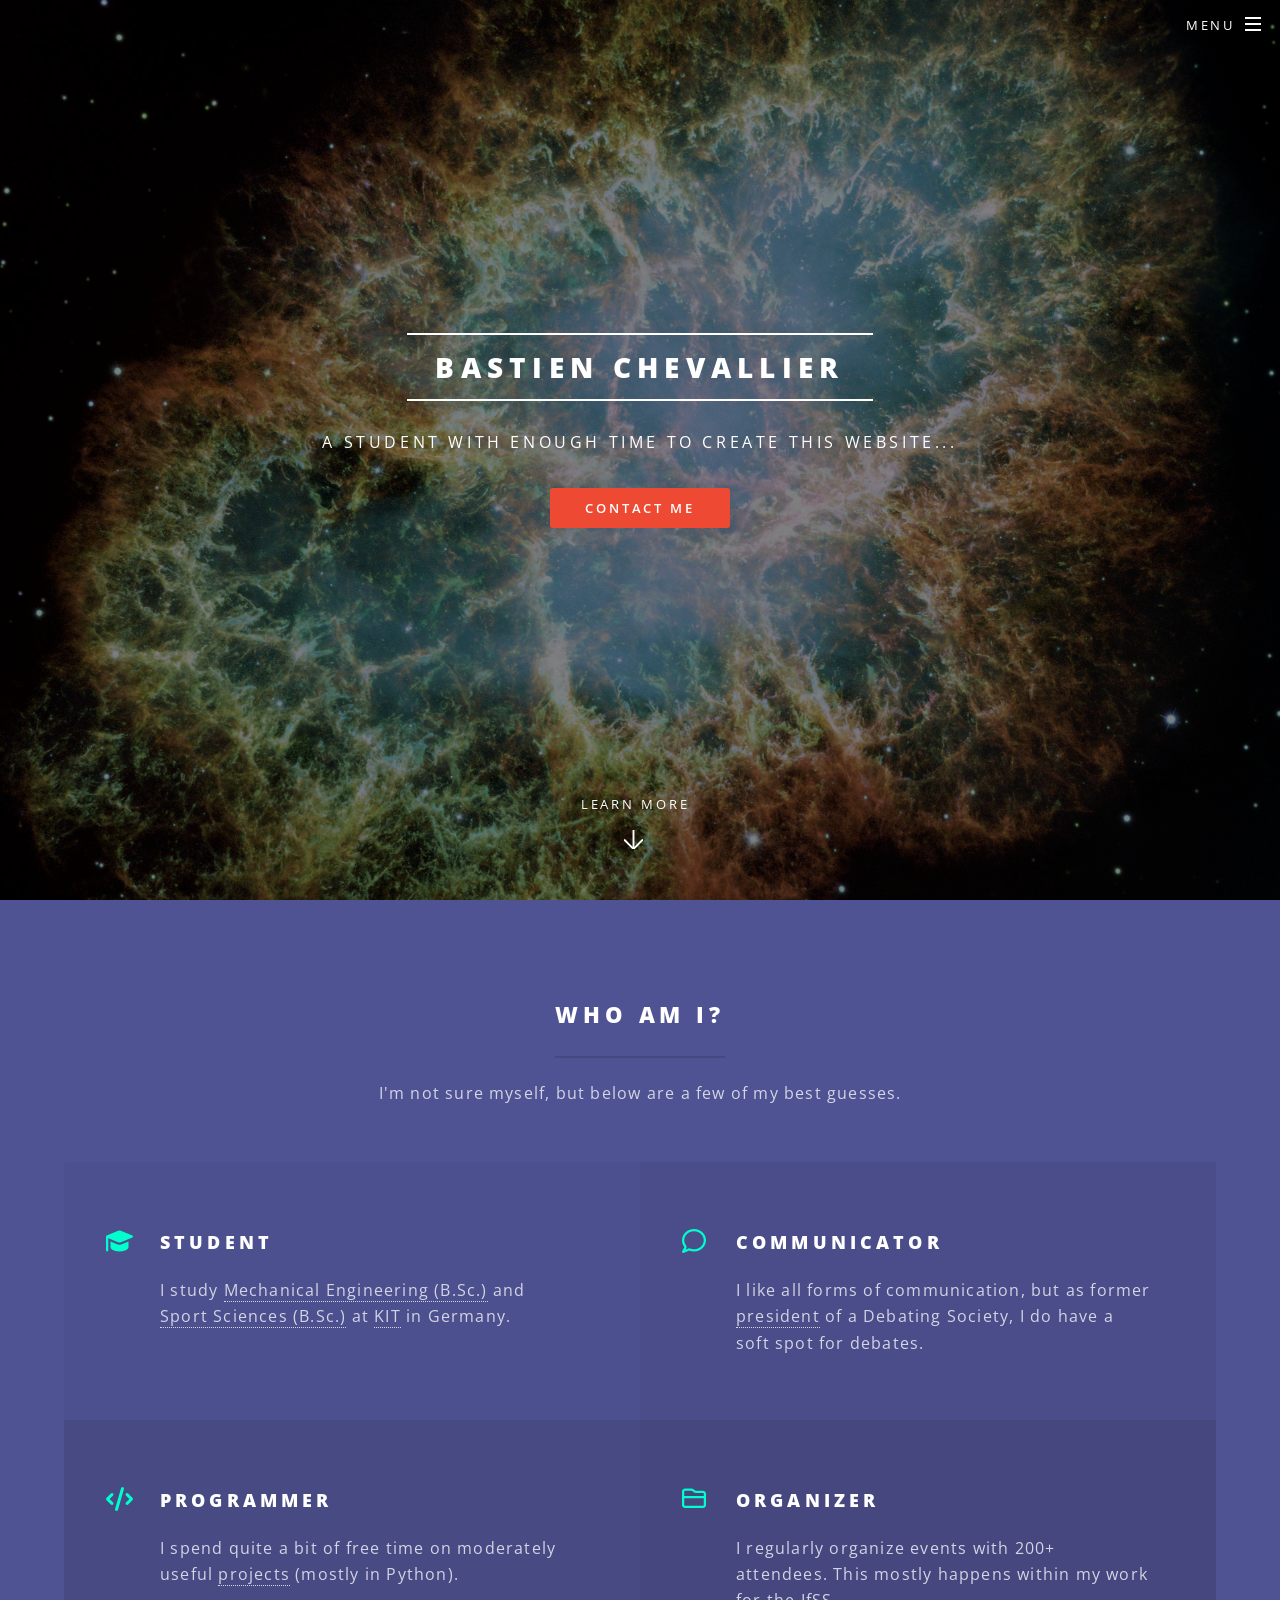
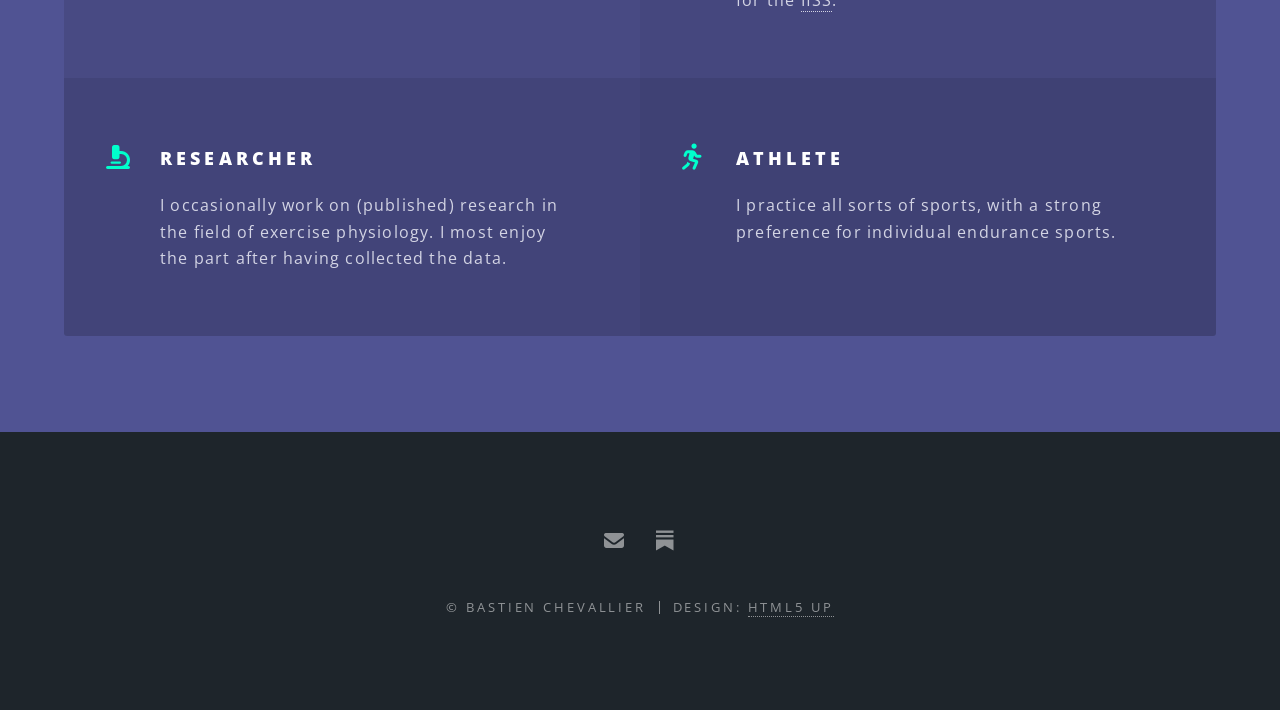
==== site/index.html @ 23134e3b "Projects: make the Jiggling Atoms video robust against stale cached CSS A browser still holding the " ====
<!DOCTYPE HTML>
<!--
	Spectral by HTML5 UP
	html5up.net | @ajlkn
	Free for personal and commercial use under the CCA 3.0 license (html5up.net/license)
-->

<html>
	<head>
		<title>B. Chevallier</title>
		<meta charset="utf-8" />
		<meta name="viewport" content="width=device-width, initial-scale=1, user-scalable=no" />
		<link rel="stylesheet" href="assets/css/main.css?v=20261006" />
		<noscript><link rel="stylesheet" href="assets/css/noscript.css" /></noscript>
	</head>
	<body class="landing is-preload">
		<!-- Page Wrapper -->
			<div id="page-wrapper">
				<!-- Header -->
					<header id="header" class="alt">
						<h1><a href="index.html">B. Chevallier</a></h1>
						<!-- nav:start (generated from site/partials/nav.html by scripts/sync_partials.py — do not edit by hand) -->
						<nav id="nav">
							<ul>
								<li class="special">
									<a href="#menu" class="menuToggle"><span>Menu</span></a>
									<div id="menu">
										<ul>
											<li><a href="index.html">Home</a></li>
											<li><a href="presentations.html">Presentations</a></li>
											<li><a href="https://substack.com/@bastienchevallier" target="_blank" rel="noopener">Blog</a></li>
											<li><a href="projects.html">Projects</a></li>
											<li><a href="imprint.html">Imprint & Disclaimer</a></li>
										</ul>
									</div>
								</li>
							</ul>
						</nav>
						<!-- nav:end -->
					</header>

				<!-- Banner -->
					<section id="banner">
						<div class="inner">
							<h2>Bastien Chevallier</h2>
							<p>A student with enough time to create this website...</p>
							<ul class="actions special">
								<li><a href="mailto:bastien.chevallier@proton.me" class="button primary">Contact me</a></li>
							</ul>
						</div>
						<a href="#three" class="more scrolly">Learn More</a>
					</section>

				<!-- Three -->
					<section id="three" class="wrapper style3 special">
						<div class="inner">
							<header class="major">
								<h2>Who am I?</h2>
								<p>I'm not sure myself, but below are a few of my best guesses.</p>
							</header>
							<ul class="features">
								<li class="icon solid fa-graduation-cap">
									<h3>Student</h3>
									<p>I study <a href="https://www.sle.kit.edu/vorstudium/bachelor-maschinenbau.php">Mechanical Engineering (B.Sc.)</a> and <a href="https://www.sle.kit.edu/vorstudium/bachelor-sportwissenschaft.php">Sport Sciences (B.Sc.)</a> at <a href="https://www.kit.edu">KIT</a> in Germany.</p>
								</li>
								<li class="icon regular fa-comment">
									<h3>Communicator</h3>
									<p>I like all forms of communication, but as former <a href="https://www.achteminute.de/20240811/vorstandswechsel-in-karlsruhe/">president</a> of a Debating Society, I do have a soft spot for debates.</p>
								</li>
								<li class="icon solid fa-code">
									<h3>Programmer</h3>
									<p>I spend quite a bit of free time on moderately useful <a href="projects.html">projects</a> (mostly in Python).</p>
								</li>
								<li class="icon regular fa-folder-closed">
									<h3>Organizer</h3>
									<p>I regularly organize events with 200+ attendees. This mostly happens within my work for the <a href="https://www.ifss.kit.edu">IfSS</a>.</p>
								</li>
								<li class="icon solid fa-microscope">
									<h3>Researcher</h3>
									<p>I occasionally work on (published) research in the field of exercise physiology. I most enjoy the part after having collected the data.</p>
								</li>
								<li class="icon solid fa-person-running">
									<h3>Athlete</h3>
									<p>I practice all sorts of sports, with a strong preference for individual endurance sports.</p>
								</li>
							</ul>
						</div>
					</section>

				<!-- CTA
					<section id="cta" class="wrapper style4">
						<div class="inner">
							<header>
								<h2>You need more details?</h2>
								<p>Aliquam ut ex ut augue consectetur interdum endrerit imperdiet amet eleifend fringilla.</p>
							</header>
							<ul class="actions stacked">
								<li><a href="#" class="button fit primary">Get in touch!</a></li>
								<li><a href="#" class="button fit">Learn More</a></li>
							</ul>
						</div>
					</section>--->

				<!-- Footer -->
					<!-- footer:start (generated from site/partials/footer.html by scripts/sync_partials.py — do not edit by hand) -->
					<footer id="footer">
						<ul class="icons">
							<li><a href="mailto:bastien.chevallier+web@proton.me" class="icon fa-solid fa-envelope"><span class="label">Email</span></a></li>
							<li><a href="https://substack.com/@bastienchevallier" class="icon fa-brands fa-substack"><span class="label">Substack</span></a></li>
						</ul>
						<ul class="copyright">
							<li>&copy; Bastien Chevallier</li><li>Design: <a href="http://html5up.net">HTML5 UP</a></li>
						</ul>
					</footer>
					<!-- footer:end -->

			</div>

		<!-- Scripts -->
			<script src="assets/js/jquery.min.js"></script>
			<script src="assets/js/jquery.scrollex.min.js"></script>
			<script src="assets/js/jquery.scrolly.min.js"></script>
			<script src="assets/js/browser.min.js"></script>
			<script src="assets/js/breakpoints.min.js"></script>
			<script src="assets/js/util.js"></script>
			<script src="assets/js/main.js"></script>

	</body>
</html>
---- site/assets/css/main.css ----
@import url("https://fonts.googleapis.com/css?family=Open+Sans:400,400italic,600,600italic,800,800italic");
@import url("../fontawesome/css/all.min.css");

/*
	Spectral by HTML5 UP
	html5up.net | @ajlkn
	Free for personal and commercial use under the CCA 3.0 license (html5up.net/license)
*/

html, body, div, span, applet, object,
iframe, h1, h2, h3, h4, h5, h6, p, blockquote,
pre, a, abbr, acronym, address, big, cite,
code, del, dfn, em, img, ins, kbd, q, s, samp,
small, strike, strong, sub, sup, tt, var, b,
u, i, center, dl, dt, dd, ol, ul, li, fieldset,
form, label, legend, table, caption, tbody,
tfoot, thead, tr, th, td, article, aside,
canvas, details, embed, figure, figcaption,
footer, header, hgroup, menu, nav, output, ruby,
section, summary, time, mark, audio, video {
	margin: 0;
	padding: 0;
	border: 0;
	font-size: 100%;
	font: inherit;
	vertical-align: baseline;}

article, aside, details, figcaption, figure,
footer, header, hgroup, menu, nav, section {
	display: block;}

body {
	line-height: 1;
}

ol, ul {
	list-style: none;
}

blockquote, q {
	quotes: none;
}

	blockquote:before, blockquote:after, q:before, q:after {
		content: '';
		content: none;
	}

table {
	border-collapse: collapse;
	border-spacing: 0;
}

body {
	-webkit-text-size-adjust: none;
}

mark {
	background-color: transparent;
	color: inherit;
}

input::-moz-focus-inner {
	border: 0;
	padding: 0;
}

input, select, textarea {
	-moz-appearance: none;
	-webkit-appearance: none;
	-ms-appearance: none;
	appearance: none;
}

/* Basic */

	@-ms-viewport {
		width: device-width;
	}

	html {
		box-sizing: border-box;
	}

	*, *:before, *:after {
		box-sizing: inherit;
	}

	body {
		background: #2e3842;
	}

		body.is-preload *, body.is-preload *:before, body.is-preload *:after {
			-moz-animation: none !important;
			-webkit-animation: none !important;
			-ms-animation: none !important;
			animation: none !important;
			-moz-transition: none !important;
			-webkit-transition: none !important;
			-ms-transition: none !important;
			transition: none !important;
		}

	body, input, select, textarea {
		color: #fff;
		font-family: "Open Sans", Helvetica, sans-serif;
		font-size: 15pt;
		font-weight: 400;
		letter-spacing: 0.075em;
		line-height: 1.65em;
	}

		@media screen and (max-width: 1680px) {

			body, input, select, textarea {
				font-size: 13pt;
			}

		}

		@media screen and (max-width: 1280px) {

			body, input, select, textarea {
				font-size: 12pt;
			}

		}

		@media screen and (max-width: 736px) {

			body, input, select, textarea {
				font-size: 11pt;
				letter-spacing: 0.0375em;
			}

		}

	a {
		-moz-transition: color 0.2s ease, border-bottom-color 0.2s ease;
		-webkit-transition: color 0.2s ease, border-bottom-color 0.2s ease;
		-ms-transition: color 0.2s ease, border-bottom-color 0.2s ease;
		transition: color 0.2s ease, border-bottom-color 0.2s ease;
		border-bottom: dotted 1px;
		color: inherit;
		text-decoration: none;
	}

		a.plain-link {
		border-bottom: none;
		}

		a:hover {
			border-bottom-color: transparent;
		}

	strong, b {
		color: #fff;
		font-weight: 600;
	}

	em, i {
		font-style: italic;
	}

	p {
		margin: 0 0 2em 0;
	}

	h1, h2, h3, h4, h5, h6 {
		color: #fff;
		font-weight: 800;
		letter-spacing: 0.225em;
		line-height: 1em;
		margin: 0 0 1em 0;
		text-transform: uppercase;
	}

		h1 a, h2 a, h3 a, h4 a, h5 a, h6 a {
			color: inherit;
			text-decoration: none;
		}

	h2 {
		font-size: 1.35em;
		line-height: 1.75em;
	}

		@media screen and (max-width: 736px) {

			h2 {
				font-size: 1.1em;
				line-height: 1.65em;
			}

		}

	h3 {
		font-size: 1.15em;
		line-height: 1.75em;
	}

		@media screen and (max-width: 736px) {

			h3 {
				font-size: 1em;
				line-height: 1.65em;
			}

		}

	h4 {
		font-size: 1em;
		line-height: 1.5em;
	}

	h5 {
		font-size: 0.8em;
		line-height: 1.5em;
	}

	h6 {
		font-size: 0.7em;
		line-height: 1.5em;
	}

	sub {
		font-size: 0.8em;
		position: relative;
		top: 0.5em;
	}

	sup {
		font-size: 0.8em;
		position: relative;
		top: -0.5em;
	}

	hr {
		border: 0;
		border-bottom: solid 2px #fff;
		margin: 3em 0;
	}

		hr.major {
			margin: 4.5em 0;
		}

	blockquote {
		border-left: solid 4px #fff;
		font-style: italic;
		margin: 0 0 2em 0;
		padding: 0.5em 0 0.5em 2em;
	}

	code {
		background: rgba(144, 144, 144, 0.25);
		border-radius: 3px;
		font-family: "Courier New", monospace;
		font-size: 0.9em;
		letter-spacing: 0;
		margin: 0 0.25em;
		padding: 0.25em 0.65em;
	}

	pre {
		-webkit-overflow-scrolling: touch;
		font-family: "Courier New", monospace;
		font-size: 0.9em;
		margin: 0 0 2em 0;
	}

		pre code {
			display: block;
			line-height: 1.75em;
			padding: 1em 1.5em;
			overflow-x: auto;
		}

	.align-left {
		text-align: left;
	}

	.align-center {
		text-align: center;
	}

	.align-right {
		text-align: right;
	}

/* Row */

	.row {
		display: flex;
		flex-wrap: wrap;
		box-sizing: border-box;
		align-items: stretch;
	}

		.row > * {
			box-sizing: border-box;
		}

		.row.gtr-uniform > * > :last-child {
			margin-bottom: 0;
		}

		.row.aln-left {
			justify-content: flex-start;
		}

		.row.aln-center {
			justify-content: center;
		}

		.row.aln-right {
			justify-content: flex-end;
		}

		.row.aln-top {
			align-items: flex-start;
		}

		.row.aln-middle {
			align-items: center;
		}

		.row.aln-bottom {
			align-items: flex-end;
		}

		.row > .imp {
			order: -1;
		}

		.row > .col-1 {
			width: 8.33333%;
		}

		.row > .off-1 {
			margin-left: 8.33333%;
		}

		.row > .col-2 {
			width: 16.66667%;
		}

		.row > .off-2 {
			margin-left: 16.66667%;
		}

		.row > .col-3 {
			width: 25%;
		}

		.row > .off-3 {
			margin-left: 25%;
		}

		.row > .col-4 {
			width: 33.33333%;
		}

		.row > .off-4 {
			margin-left: 33.33333%;
		}

		.row > .col-5 {
			width: 41.66667%;
		}

		.row > .off-5 {
			margin-left: 41.66667%;
		}

		.row > .col-6 {
			width: 50%;
		}

		.row > .off-6 {
			margin-left: 50%;
		}

		.row > .col-7 {
			width: 58.33333%;
		}

		.row > .off-7 {
			margin-left: 58.33333%;
		}

		.row > .col-8 {
			width: 66.66667%;
		}

		.row > .off-8 {
			margin-left: 66.66667%;
		}

		.row > .col-9 {
			width: 75%;
		}

		.row > .off-9 {
			margin-left: 75%;
		}

		.row > .col-10 {
			width: 83.33333%;
		}

		.row > .off-10 {
			margin-left: 83.33333%;
		}

		.row > .col-11 {
			width: 91.66667%;
		}

		.row > .off-11 {
			margin-left: 91.66667%;
		}

		.row > .col-12 {
			width: 100%;
		}

		.row > .off-12 {
			margin-left: 100%;
		}

		.row.gtr-0 {
			margin-top: 0;
			margin-left: 0em;
		}

			.row.gtr-0 > * {
				padding: 0 0 0 0em;
			}

			.row.gtr-0.gtr-uniform {
				margin-top: 0em;
			}

				.row.gtr-0.gtr-uniform > * {
					padding-top: 0em;
				}

		.row.gtr-25 {
			margin-top: 0;
			margin-left: -0.375em;
		}

			.row.gtr-25 > * {
				padding: 0 0 0 0.375em;
			}

			.row.gtr-25.gtr-uniform {
				margin-top: -0.375em;
			}

				.row.gtr-25.gtr-uniform > * {
					padding-top: 0.375em;
				}

		.row.gtr-50 {
			margin-top: 0;
			margin-left: -0.75em;
		}

			.row.gtr-50 > * {
				padding: 0 0 0 0.75em;
			}

			.row.gtr-50.gtr-uniform {
				margin-top: -0.75em;
			}

				.row.gtr-50.gtr-uniform > * {
					padding-top: 0.75em;
				}

		.row {
			margin-top: 0;
			margin-left: -1.5em;
		}

			.row > * {
				padding: 0 0 0 1.5em;
			}

			.row.gtr-uniform {
				margin-top: -1.5em;
			}

				.row.gtr-uniform > * {
					padding-top: 1.5em;
				}

		.row.gtr-150 {
			margin-top: 0;
			margin-left: -2.25em;
		}

			.row.gtr-150 > * {
				padding: 0 0 0 2.25em;
			}

			.row.gtr-150.gtr-uniform {
				margin-top: -2.25em;
			}

				.row.gtr-150.gtr-uniform > * {
					padding-top: 2.25em;
				}

		.row.gtr-200 {
			margin-top: 0;
			margin-left: -3em;
		}

			.row.gtr-200 > * {
				padding: 0 0 0 3em;
			}

			.row.gtr-200.gtr-uniform {
				margin-top: -3em;
			}

				.row.gtr-200.gtr-uniform > * {
					padding-top: 3em;
				}

		@media screen and (max-width: 1680px) {

			.row {
				display: flex;
				flex-wrap: wrap;
				box-sizing: border-box;
				align-items: stretch;
			}

				.row > * {
					box-sizing: border-box;
				}

				.row.gtr-uniform > * > :last-child {
					margin-bottom: 0;
				}

				.row.aln-left {
					justify-content: flex-start;
				}

				.row.aln-center {
					justify-content: center;
				}

				.row.aln-right {
					justify-content: flex-end;
				}

				.row.aln-top {
					align-items: flex-start;
				}

				.row.aln-middle {
					align-items: center;
				}

				.row.aln-bottom {
					align-items: flex-end;
				}

				.row > .imp-xlarge {
					order: -1;
				}

				.row > .col-1-xlarge {
					width: 8.33333%;
				}

				.row > .off-1-xlarge {
					margin-left: 8.33333%;
				}

				.row > .col-2-xlarge {
					width: 16.66667%;
				}

				.row > .off-2-xlarge {
					margin-left: 16.66667%;
				}

				.row > .col-3-xlarge {
					width: 25%;
				}

				.row > .off-3-xlarge {
					margin-left: 25%;
				}

				.row > .col-4-xlarge {
					width: 33.33333%;
				}

				.row > .off-4-xlarge {
					margin-left: 33.33333%;
				}

				.row > .col-5-xlarge {
					width: 41.66667%;
				}

				.row > .off-5-xlarge {
					margin-left: 41.66667%;
				}

				.row > .col-6-xlarge {
					width: 50%;
				}

				.row > .off-6-xlarge {
					margin-left: 50%;
				}

				.row > .col-7-xlarge {
					width: 58.33333%;
				}

				.row > .off-7-xlarge {
					margin-left: 58.33333%;
				}

				.row > .col-8-xlarge {
					width: 66.66667%;
				}

				.row > .off-8-xlarge {
					margin-left: 66.66667%;
				}

				.row > .col-9-xlarge {
					width: 75%;
				}

				.row > .off-9-xlarge {
					margin-left: 75%;
				}

				.row > .col-10-xlarge {
					width: 83.33333%;
				}

				.row > .off-10-xlarge {
					margin-left: 83.33333%;
				}

				.row > .col-11-xlarge {
					width: 91.66667%;
				}

				.row > .off-11-xlarge {
					margin-left: 91.66667%;
				}

				.row > .col-12-xlarge {
					width: 100%;
				}

				.row > .off-12-xlarge {
					margin-left: 100%;
				}

				.row.gtr-0 {
					margin-top: 0;
					margin-left: 0em;
				}

					.row.gtr-0 > * {
						padding: 0 0 0 0em;
					}

					.row.gtr-0.gtr-uniform {
						margin-top: 0em;
					}

						.row.gtr-0.gtr-uniform > * {
							padding-top: 0em;
						}

				.row.gtr-25 {
					margin-top: 0;
					margin-left: -0.375em;
				}

					.row.gtr-25 > * {
						padding: 0 0 0 0.375em;
					}

					.row.gtr-25.gtr-uniform {
						margin-top: -0.375em;
					}

						.row.gtr-25.gtr-uniform > * {
							padding-top: 0.375em;
						}

				.row.gtr-50 {
					margin-top: 0;
					margin-left: -0.75em;
				}

					.row.gtr-50 > * {
						padding: 0 0 0 0.75em;
					}

					.row.gtr-50.gtr-uniform {
						margin-top: -0.75em;
					}

						.row.gtr-50.gtr-uniform > * {
							padding-top: 0.75em;
						}

				.row {
					margin-top: 0;
					margin-left: -1.5em;
				}

					.row > * {
						padding: 0 0 0 1.5em;
					}

					.row.gtr-uniform {
						margin-top: -1.5em;
					}

						.row.gtr-uniform > * {
							padding-top: 1.5em;
						}

				.row.gtr-150 {
					margin-top: 0;
					margin-left: -2.25em;
				}

					.row.gtr-150 > * {
						padding: 0 0 0 2.25em;
					}

					.row.gtr-150.gtr-uniform {
						margin-top: -2.25em;
					}

						.row.gtr-150.gtr-uniform > * {
							padding-top: 2.25em;
						}

				.row.gtr-200 {
					margin-top: 0;
					margin-left: -3em;
				}

					.row.gtr-200 > * {
						padding: 0 0 0 3em;
					}

					.row.gtr-200.gtr-uniform {
						margin-top: -3em;
					}

						.row.gtr-200.gtr-uniform > * {
							padding-top: 3em;
						}

		}

		@media screen and (max-width: 1280px) {

			.row {
				display: flex;
				flex-wrap: wrap;
				box-sizing: border-box;
				align-items: stretch;
			}

				.row > * {
					box-sizing: border-box;
				}

				.row.gtr-uniform > * > :last-child {
					margin-bottom: 0;
				}

				.row.aln-left {
					justify-content: flex-start;
				}

				.row.aln-center {
					justify-content: center;
				}

				.row.aln-right {
					justify-content: flex-end;
				}

				.row.aln-top {
					align-items: flex-start;
				}

				.row.aln-middle {
					align-items: center;
				}

				.row.aln-bottom {
					align-items: flex-end;
				}

				.row > .imp-large {
					order: -1;
				}

				.row > .col-1-large {
					width: 8.33333%;
				}

				.row > .off-1-large {
					margin-left: 8.33333%;
				}

				.row > .col-2-large {
					width: 16.66667%;
				}

				.row > .off-2-large {
					margin-left: 16.66667%;
				}

				.row > .col-3-large {
					width: 25%;
				}

				.row > .off-3-large {
					margin-left: 25%;
				}

				.row > .col-4-large {
					width: 33.33333%;
				}

				.row > .off-4-large {
					margin-left: 33.33333%;
				}

				.row > .col-5-large {
					width: 41.66667%;
				}

				.row > .off-5-large {
					margin-left: 41.66667%;
				}

				.row > .col-6-large {
					width: 50%;
				}

				.row > .off-6-large {
					margin-left: 50%;
				}

				.row > .col-7-large {
					width: 58.33333%;
				}

				.row > .off-7-large {
					margin-left: 58.33333%;
				}

				.row > .col-8-large {
					width: 66.66667%;
				}

				.row > .off-8-large {
					margin-left: 66.66667%;
				}

				.row > .col-9-large {
					width: 75%;
				}

				.row > .off-9-large {
					margin-left: 75%;
				}

				.row > .col-10-large {
					width: 83.33333%;
				}

				.row > .off-10-large {
					margin-left: 83.33333%;
				}

				.row > .col-11-large {
					width: 91.66667%;
				}

				.row > .off-11-large {
					margin-left: 91.66667%;
				}

				.row > .col-12-large {
					width: 100%;
				}

				.row > .off-12-large {
					margin-left: 100%;
				}

				.row.gtr-0 {
					margin-top: 0;
					margin-left: 0em;
				}

					.row.gtr-0 > * {
						padding: 0 0 0 0em;
					}

					.row.gtr-0.gtr-uniform {
						margin-top: 0em;
					}

						.row.gtr-0.gtr-uniform > * {
							padding-top: 0em;
						}

				.row.gtr-25 {
					margin-top: 0;
					margin-left: -0.375em;
				}

					.row.gtr-25 > * {
						padding: 0 0 0 0.375em;
					}

					.row.gtr-25.gtr-uniform {
						margin-top: -0.375em;
					}

						.row.gtr-25.gtr-uniform > * {
							padding-top: 0.375em;
						}

				.row.gtr-50 {
					margin-top: 0;
					margin-left: -0.75em;
				}

					.row.gtr-50 > * {
						padding: 0 0 0 0.75em;
					}

					.row.gtr-50.gtr-uniform {
						margin-top: -0.75em;
					}

						.row.gtr-50.gtr-uniform > * {
							padding-top: 0.75em;
						}

				.row {
					margin-top: 0;
					margin-left: -1.5em;
				}

					.row > * {
						padding: 0 0 0 1.5em;
					}

					.row.gtr-uniform {
						margin-top: -1.5em;
					}

						.row.gtr-uniform > * {
							padding-top: 1.5em;
						}

				.row.gtr-150 {
					margin-top: 0;
					margin-left: -2.25em;
				}

					.row.gtr-150 > * {
						padding: 0 0 0 2.25em;
					}

					.row.gtr-150.gtr-uniform {
						margin-top: -2.25em;
					}

						.row.gtr-150.gtr-uniform > * {
							padding-top: 2.25em;
						}

				.row.gtr-200 {
					margin-top: 0;
					margin-left: -3em;
				}

					.row.gtr-200 > * {
						padding: 0 0 0 3em;
					}

					.row.gtr-200.gtr-uniform {
						margin-top: -3em;
					}

						.row.gtr-200.gtr-uniform > * {
							padding-top: 3em;
						}

		}

		@media screen and (max-width: 980px) {

			.row {
				display: flex;
				flex-wrap: wrap;
				box-sizing: border-box;
				align-items: stretch;
			}

				.row > * {
					box-sizing: border-box;
				}

				.row.gtr-uniform > * > :last-child {
					margin-bottom: 0;
				}

				.row.aln-left {
					justify-content: flex-start;
				}

				.row.aln-center {
					justify-content: center;
				}

				.row.aln-right {
					justify-content: flex-end;
				}

				.row.aln-top {
					align-items: flex-start;
				}

				.row.aln-middle {
					align-items: center;
				}

				.row.aln-bottom {
					align-items: flex-end;
				}

				.row > .imp-medium {
					order: -1;
				}

				.row > .col-1-medium {
					width: 8.33333%;
				}

				.row > .off-1-medium {
					margin-left: 8.33333%;
				}

				.row > .col-2-medium {
					width: 16.66667%;
				}

				.row > .off-2-medium {
					margin-left: 16.66667%;
				}

				.row > .col-3-medium {
					width: 25%;
				}

				.row > .off-3-medium {
					margin-left: 25%;
				}

				.row > .col-4-medium {
					width: 33.33333%;
				}

				.row > .off-4-medium {
					margin-left: 33.33333%;
				}

				.row > .col-5-medium {
					width: 41.66667%;
				}

				.row > .off-5-medium {
					margin-left: 41.66667%;
				}

				.row > .col-6-medium {
					width: 50%;
				}

				.row > .off-6-medium {
					margin-left: 50%;
				}

				.row > .col-7-medium {
					width: 58.33333%;
				}

				.row > .off-7-medium {
					margin-left: 58.33333%;
				}

				.row > .col-8-medium {
					width: 66.66667%;
				}

				.row > .off-8-medium {
					margin-left: 66.66667%;
				}

				.row > .col-9-medium {
					width: 75%;
				}

				.row > .off-9-medium {
					margin-left: 75%;
				}

				.row > .col-10-medium {
					width: 83.33333%;
				}

				.row > .off-10-medium {
					margin-left: 83.33333%;
				}

				.row > .col-11-medium {
					width: 91.66667%;
				}

				.row > .off-11-medium {
					margin-left: 91.66667%;
				}

				.row > .col-12-medium {
					width: 100%;
				}

				.row > .off-12-medium {
					margin-left: 100%;
				}

				.row.gtr-0 {
					margin-top: 0;
					margin-left: 0em;
				}

					.row.gtr-0 > * {
						padding: 0 0 0 0em;
					}

					.row.gtr-0.gtr-uniform {
						margin-top: 0em;
					}

						.row.gtr-0.gtr-uniform > * {
							padding-top: 0em;
						}

				.row.gtr-25 {
					margin-top: 0;
					margin-left: -0.375em;
				}

					.row.gtr-25 > * {
						padding: 0 0 0 0.375em;
					}

					.row.gtr-25.gtr-uniform {
						margin-top: -0.375em;
					}

						.row.gtr-25.gtr-uniform > * {
							padding-top: 0.375em;
						}

				.row.gtr-50 {
					margin-top: 0;
					margin-left: -0.75em;
				}

					.row.gtr-50 > * {
						padding: 0 0 0 0.75em;
					}

					.row.gtr-50.gtr-uniform {
						margin-top: -0.75em;
					}

						.row.gtr-50.gtr-uniform > * {
							padding-top: 0.75em;
						}

				.row {
					margin-top: 0;
					margin-left: -1.5em;
				}

					.row > * {
						padding: 0 0 0 1.5em;
					}

					.row.gtr-uniform {
						margin-top: -1.5em;
					}

						.row.gtr-uniform > * {
							padding-top: 1.5em;
						}

				.row.gtr-150 {
					margin-top: 0;
					margin-left: -2.25em;
				}

					.row.gtr-150 > * {
						padding: 0 0 0 2.25em;
					}

					.row.gtr-150.gtr-uniform {
						margin-top: -2.25em;
					}

						.row.gtr-150.gtr-uniform > * {
							padding-top: 2.25em;
						}

				.row.gtr-200 {
					margin-top: 0;
					margin-left: -3em;
				}

					.row.gtr-200 > * {
						padding: 0 0 0 3em;
					}

					.row.gtr-200.gtr-uniform {
						margin-top: -3em;
					}

						.row.gtr-200.gtr-uniform > * {
							padding-top: 3em;
						}

		}

		@media screen and (max-width: 736px) {

			.row {
				display: flex;
				flex-wrap: wrap;
				box-sizing: border-box;
				align-items: stretch;
			}

				.row > * {
					box-sizing: border-box;
				}

				.row.gtr-uniform > * > :last-child {
					margin-bottom: 0;
				}

				.row.aln-left {
					justify-content: flex-start;
				}

				.row.aln-center {
					justify-content: center;
				}

				.row.aln-right {
					justify-content: flex-end;
				}

				.row.aln-top {
					align-items: flex-start;
				}

				.row.aln-middle {
					align-items: center;
				}

				.row.aln-bottom {
					align-items: flex-end;
				}

				.row > .imp-small {
					order: -1;
				}

				.row > .col-1-small {
					width: 8.33333%;
				}

				.row > .off-1-small {
					margin-left: 8.33333%;
				}

				.row > .col-2-small {
					width: 16.66667%;
				}

				.row > .off-2-small {
					margin-left: 16.66667%;
				}

				.row > .col-3-small {
					width: 25%;
				}

				.row > .off-3-small {
					margin-left: 25%;
				}

				.row > .col-4-small {
					width: 33.33333%;
				}

				.row > .off-4-small {
					margin-left: 33.33333%;
				}

				.row > .col-5-small {
					width: 41.66667%;
				}

				.row > .off-5-small {
					margin-left: 41.66667%;
				}

				.row > .col-6-small {
					width: 50%;
				}

				.row > .off-6-small {
					margin-left: 50%;
				}

				.row > .col-7-small {
					width: 58.33333%;
				}

				.row > .off-7-small {
					margin-left: 58.33333%;
				}

				.row > .col-8-small {
					width: 66.66667%;
				}

				.row > .off-8-small {
					margin-left: 66.66667%;
				}

				.row > .col-9-small {
					width: 75%;
				}

				.row > .off-9-small {
					margin-left: 75%;
				}

				.row > .col-10-small {
					width: 83.33333%;
				}

				.row > .off-10-small {
					margin-left: 83.33333%;
				}

				.row > .col-11-small {
					width: 91.66667%;
				}

				.row > .off-11-small {
					margin-left: 91.66667%;
				}

				.row > .col-12-small {
					width: 100%;
				}

				.row > .off-12-small {
					margin-left: 100%;
				}

				.row.gtr-0 {
					margin-top: 0;
					margin-left: 0em;
				}

					.row.gtr-0 > * {
						padding: 0 0 0 0em;
					}

					.row.gtr-0.gtr-uniform {
						margin-top: 0em;
					}

						.row.gtr-0.gtr-uniform > * {
							padding-top: 0em;
						}

				.row.gtr-25 {
					margin-top: 0;
					margin-left: -0.375em;
				}

					.row.gtr-25 > * {
						padding: 0 0 0 0.375em;
					}

					.row.gtr-25.gtr-uniform {
						margin-top: -0.375em;
					}

						.row.gtr-25.gtr-uniform > * {
							padding-top: 0.375em;
						}

				.row.gtr-50 {
					margin-top: 0;
					margin-left: -0.75em;
				}

					.row.gtr-50 > * {
						padding: 0 0 0 0.75em;
					}

					.row.gtr-50.gtr-uniform {
						margin-top: -0.75em;
					}

						.row.gtr-50.gtr-uniform > * {
							padding-top: 0.75em;
						}

				.row {
					margin-top: 0;
					margin-left: -1.5em;
				}

					.row > * {
						padding: 0 0 0 1.5em;
					}

					.row.gtr-uniform {
						margin-top: -1.5em;
					}

						.row.gtr-uniform > * {
							padding-top: 1.5em;
						}

				.row.gtr-150 {
					margin-top: 0;
					margin-left: -2.25em;
				}

					.row.gtr-150 > * {
						padding: 0 0 0 2.25em;
					}

					.row.gtr-150.gtr-uniform {
						margin-top: -2.25em;
					}

						.row.gtr-150.gtr-uniform > * {
							padding-top: 2.25em;
						}

				.row.gtr-200 {
					margin-top: 0;
					margin-left: -3em;
				}

					.row.gtr-200 > * {
						padding: 0 0 0 3em;
					}

					.row.gtr-200.gtr-uniform {
						margin-top: -3em;
					}

						.row.gtr-200.gtr-uniform > * {
							padding-top: 3em;
						}

		}

		@media screen and (max-width: 480px) {

			.row {
				display: flex;
				flex-wrap: wrap;
				box-sizing: border-box;
				align-items: stretch;
			}

				.row > * {
					box-sizing: border-box;
				}

				.row.gtr-uniform > * > :last-child {
					margin-bottom: 0;
				}

				.row.aln-left {
					justify-content: flex-start;
				}

				.row.aln-center {
					justify-content: center;
				}

				.row.aln-right {
					justify-content: flex-end;
				}

				.row.aln-top {
					align-items: flex-start;
				}

				.row.aln-middle {
					align-items: center;
				}

				.row.aln-bottom {
					align-items: flex-end;
				}

				.row > .imp-xsmall {
					order: -1;
				}

				.row > .col-1-xsmall {
					width: 8.33333%;
				}

				.row > .off-1-xsmall {
					margin-left: 8.33333%;
				}

				.row > .col-2-xsmall {
					width: 16.66667%;
				}

				.row > .off-2-xsmall {
					margin-left: 16.66667%;
				}

				.row > .col-3-xsmall {
					width: 25%;
				}

				.row > .off-3-xsmall {
					margin-left: 25%;
				}

				.row > .col-4-xsmall {
					width: 33.33333%;
				}

				.row > .off-4-xsmall {
					margin-left: 33.33333%;
				}

				.row > .col-5-xsmall {
					width: 41.66667%;
				}

				.row > .off-5-xsmall {
					margin-left: 41.66667%;
				}

				.row > .col-6-xsmall {
					width: 50%;
				}

				.row > .off-6-xsmall {
					margin-left: 50%;
				}

				.row > .col-7-xsmall {
					width: 58.33333%;
				}

				.row > .off-7-xsmall {
					margin-left: 58.33333%;
				}

				.row > .col-8-xsmall {
					width: 66.66667%;
				}

				.row > .off-8-xsmall {
					margin-left: 66.66667%;
				}

				.row > .col-9-xsmall {
					width: 75%;
				}

				.row > .off-9-xsmall {
					margin-left: 75%;
				}

				.row > .col-10-xsmall {
					width: 83.33333%;
				}

				.row > .off-10-xsmall {
					margin-left: 83.33333%;
				}

				.row > .col-11-xsmall {
					width: 91.66667%;
				}

				.row > .off-11-xsmall {
					margin-left: 91.66667%;
				}

				.row > .col-12-xsmall {
					width: 100%;
				}

				.row > .off-12-xsmall {
					margin-left: 100%;
				}

				.row.gtr-0 {
					margin-top: 0;
					margin-left: 0em;
				}

					.row.gtr-0 > * {
						padding: 0 0 0 0em;
					}

					.row.gtr-0.gtr-uniform {
						margin-top: 0em;
					}

						.row.gtr-0.gtr-uniform > * {
							padding-top: 0em;
						}

				.row.gtr-25 {
					margin-top: 0;
					margin-left: -0.375em;
				}

					.row.gtr-25 > * {
						padding: 0 0 0 0.375em;
					}

					.row.gtr-25.gtr-uniform {
						margin-top: -0.375em;
					}

						.row.gtr-25.gtr-uniform > * {
							padding-top: 0.375em;
						}

				.row.gtr-50 {
					margin-top: 0;
					margin-left: -0.75em;
				}

					.row.gtr-50 > * {
						padding: 0 0 0 0.75em;
					}

					.row.gtr-50.gtr-uniform {
						margin-top: -0.75em;
					}

						.row.gtr-50.gtr-uniform > * {
							padding-top: 0.75em;
						}

				.row {
					margin-top: 0;
					margin-left: -1.5em;
				}

					.row > * {
						padding: 0 0 0 1.5em;
					}

					.row.gtr-uniform {
						margin-top: -1.5em;
					}

						.row.gtr-uniform > * {
							padding-top: 1.5em;
						}

				.row.gtr-150 {
					margin-top: 0;
					margin-left: -2.25em;
				}

					.row.gtr-150 > * {
						padding: 0 0 0 2.25em;
					}

					.row.gtr-150.gtr-uniform {
						margin-top: -2.25em;
					}

						.row.gtr-150.gtr-uniform > * {
							padding-top: 2.25em;
						}

				.row.gtr-200 {
					margin-top: 0;
					margin-left: -3em;
				}

					.row.gtr-200 > * {
						padding: 0 0 0 3em;
					}

					.row.gtr-200.gtr-uniform {
						margin-top: -3em;
					}

						.row.gtr-200.gtr-uniform > * {
							padding-top: 3em;
						}

		}

/* Section/Article */

	section.special, article.special {
		text-align: center;
	}

	header p {
		color: rgba(255, 255, 255, 0.5);
		position: relative;
		top: -0.25em;
	}

	header h3 + p {
		font-size: 1.1em;
	}

	header h4 + p,
	header h5 + p,
	header h6 + p {
		font-size: 0.9em;
	}

	header.major {
		margin: 0 0 3.5em 0;
	}

		header.major h2, header.major h3, header.major h4, header.major h5, header.major h6 {
			border-bottom: solid 2px #fff;
			display: inline-block;
			padding-bottom: 1em;
			position: relative;
		}

			header.major h2:after, header.major h3:after, header.major h4:after, header.major h5:after, header.major h6:after {
				content: '';
				display: block;
				height: 1px;
			}

		header.major p {
			color: #fff;
			top: 0;
		}

		@media screen and (max-width: 736px) {

			header.major {
				margin: 0 0 2em 0;
			}

		}

	@media screen and (max-width: 980px) {

		header br {
			display: none;
		}

	}

/* Form */

	form {
		margin: 0 0 2em 0;
	}

	label {
		color: #fff;
		display: block;
		font-size: 0.9em;
		font-weight: 600;
		margin: 0 0 1em 0;
	}

	input[type="text"],
	input[type="password"],
	input[type="email"],
	select,
	textarea {
		-moz-appearance: none;
		-webkit-appearance: none;
		-ms-appearance: none;
		appearance: none;
		background-color: rgba(144, 144, 144, 0.25);
		border-radius: 3px;
		border: none;
		color: inherit;
		display: block;
		outline: 0;
		padding: 0 1em;
		text-decoration: none;
		width: 100%;
	}

		input[type="text"]:invalid,
		input[type="password"]:invalid,
		input[type="email"]:invalid,
		select:invalid,
		textarea:invalid {
			box-shadow: none;
		}

		input[type="text"]:focus,
		input[type="password"]:focus,
		input[type="email"]:focus,
		select:focus,
		textarea:focus {
			box-shadow: 0 0 0 2px #21b2a6;
		}

	select {
		background-size: 1.25em;
		background-repeat: no-repeat;
		background-position: calc(100% - 1em) center;
		height: 2.75em;
		padding-right: 2.75em;
		text-overflow: ellipsis;
	}

		select:focus::-ms-value {
			background-color: transparent;
		}

		select::-ms-expand {
			display: none;
		}

	input[type="text"],
	input[type="password"],
	input[type="email"],
	select {
		height: 2.75em;
	}

	textarea {
		padding: 0.75em 1em;
	}

	input[type="checkbox"],
	input[type="radio"] {
		-moz-appearance: none;
		-webkit-appearance: none;
		-ms-appearance: none;
		appearance: none;
		display: block;
		float: left;
		margin-right: -2em;
		opacity: 0;
		width: 1em;
		z-index: -1;
	}

		input[type="checkbox"] + label,
		input[type="radio"] + label {
			text-decoration: none;
			color: #fff;
			cursor: pointer;
			display: inline-block;
			font-size: 1em;
			font-weight: 400;
			padding-left: 2.4em;
			padding-right: 0.75em;
			position: relative;
		}

			input[type="checkbox"] + label:before,
			input[type="radio"] + label:before {
				-moz-osx-font-smoothing: grayscale;
				-webkit-font-smoothing: antialiased;
				display: inline-block;
				font-style: normal;
				font-variant: normal;
				text-rendering: auto;
				line-height: 1;
				text-transform: none !important;
				font-family: 'Font Awesome 7 Free';
				font-weight: 900;
			}

			input[type="checkbox"] + label:before,
			input[type="radio"] + label:before {
				background: rgba(144, 144, 144, 0.25);
				border-radius: 3px;
				content: '';
				display: inline-block;
				font-size: 0.8em;
				height: 2.0625em;
				left: 0;
				line-height: 2.0625em;
				position: absolute;
				text-align: center;
				top: 0;
				width: 2.0625em;
			}

		input[type="checkbox"]:checked + label:before,
		input[type="radio"]:checked + label:before {
			background: #2e3842;
			color: #fff;
			content: '\f00c';
		}

		input[type="checkbox"]:focus + label:before,
		input[type="radio"]:focus + label:before {
			box-shadow: 0 0 0 2px #21b2a6;
		}

	input[type="checkbox"] + label:before {
		border-radius: 3px;
	}

	input[type="radio"] + label:before {
		border-radius: 100%;
	}

	::-webkit-input-placeholder {
		color: rgba(255, 255, 255, 0.5) !important;
		opacity: 1.0;
	}

	:-moz-placeholder {
		color: rgba(255, 255, 255, 0.5) !important;
		opacity: 1.0;
	}

	::-moz-placeholder {
		color: rgba(255, 255, 255, 0.5) !important;
		opacity: 1.0;
	}

	:-ms-input-placeholder {
		color: rgba(255, 255, 255, 0.5) !important;
		opacity: 1.0;
	}

/* Box */

	.box {
		border-radius: 3px;
		border: solid 2px #fff;
		margin-bottom: 2em;
		padding: 1.5em;
	}

		.box > :last-child,
		.box > :last-child > :last-child,
		.box > :last-child > :last-child > :last-child {
			margin-bottom: 0;
		}

		.box.alt {
			border: 0;
			border-radius: 0;
			padding: 0;
		}

/* Icon */

	.icon {
		text-decoration: none;
		border-bottom: none;
		position: relative;
	}

	.icon::before {
		-moz-osx-font-smoothing: grayscale;
		-webkit-font-smoothing: antialiased;
		display: inline-block;
		font-style: normal;
		font-variant: normal;
		text-rendering: auto;
		line-height: inherit;
		text-transform: none !important;
	}
	.icon.solid::before {
		font-family: "Font Awesome 7 Free";
		font-weight: 900;
		content: var(--fa);
	}

	.icon.regular::before {
		font-family: "Font Awesome 7 Free";
		font-weight: 400;
		content: var(--fa);
	}

	.icon.brands::before {
		font-family: "Font Awesome 7 Brands";
		font-weight: 400;
		content: var(--fa);
	}

	.icon > .label {
		display: none;
	}

	.icon.major {
		-moz-transform: rotate(-45deg);
		-webkit-transform: rotate(-45deg);
		-ms-transform: rotate(-45deg);
		transform: rotate(-45deg);
		border-radius: 3px;
		border: solid 2px #fff;
		display: inline-block;
		font-size: 1.35em;
		height: calc(3em + 2px);
		line-height: 3em;
		text-align: center;
		width: calc(3em + 2px);
	}

	.icon.major:before {
		-moz-transform: rotate(45deg);
		-webkit-transform: rotate(45deg);
		-ms-transform: rotate(45deg);
		transform: rotate(45deg);
		display: inline-block;
		font-size: 1.5em;
	}

	@media screen and (max-width: 736px) {
		.icon.major {
			font-size: 1em;
		}
	}

	.icon.style1 {
		color: #00ffcc;
	}

	.icon.style2 {
		color: #00f0ff;
	}

	.icon.style3 {
		color: #76ddff;
	}
/* Image */

	.image {
		border-radius: 3px;
		border: 0;
		display: inline-block;
		position: relative;
	}

		.image img {
			border-radius: 3px;
			display: block;
		}

		.image.left {
			float: left;
			margin: 0 2em 2em 0;
			top: 0.25em;
		}

		.image.right {
			float: right;
			margin: 0 0 2em 2em;
			top: 0.25em;
		}

		.image.left, .image.right {
			max-width: 40%;
		}

			.image.left img, .image.right img {
				width: 100%;
			}

		.image.fit {
			display: block;
			margin: 0 0 2em 0;
			width: 100%;
		}

			.image.fit img {
				width: 100%;
			}

/* List */

	ol {
		list-style: decimal;
		margin: 0 0 2em 0;
		padding-left: 1.25em;
	}

		ol li {
			padding-left: 0.25em;
		}

	ul {
		list-style: disc;
		margin: 0 0 2em 0;
		padding-left: 1em;
	}

		ul li {
			padding-left: 0.5em;
		}

		ul.alt {
			list-style: none;
			padding-left: 0;
		}

			ul.alt li {
				border-top: solid 1px #fff;
				padding: 0.5em 0;
			}

				ul.alt li:first-child {
					border-top: 0;
					padding-top: 0;
				}

	dl {
		margin: 0 0 2em 0;
	}

/* Actions */

	ul.actions {
		display: -moz-flex;
		display: -webkit-flex;
		display: -ms-flex;
		display: flex;
		cursor: default;
		list-style: none;
		margin-left: -1em;
		padding-left: 0;
	}

		ul.actions li {
			padding: 0 0 0 1em;
			vertical-align: middle;
		}

		ul.actions.special {
			-moz-justify-content: center;
			-webkit-justify-content: center;
			-ms-justify-content: center;
			justify-content: center;
			width: 100%;
			margin-left: 0;
		}

			ul.actions.special li:first-child {
				padding-left: 0;
			}

		ul.actions.stacked {
			-moz-flex-direction: column;
			-webkit-flex-direction: column;
			-ms-flex-direction: column;
			flex-direction: column;
			margin-left: 0;
		}

			ul.actions.stacked li {
				padding: 1em 0 0 0;
			}

				ul.actions.stacked li:first-child {
					padding-top: 0;
				}

		ul.actions.fit {
			width: calc(100% + 1em);
		}

			ul.actions.fit li {
				-moz-flex-grow: 1;
				-webkit-flex-grow: 1;
				-ms-flex-grow: 1;
				flex-grow: 1;
				-moz-flex-shrink: 1;
				-webkit-flex-shrink: 1;
				-ms-flex-shrink: 1;
				flex-shrink: 1;
				width: 100%;
			}

				ul.actions.fit li > * {
					width: 100%;
				}

			ul.actions.fit.stacked {
				width: 100%;
			}

		@media screen and (max-width: 480px) {

			ul.actions:not(.fixed) {
				-moz-flex-direction: column;
				-webkit-flex-direction: column;
				-ms-flex-direction: column;
				flex-direction: column;
				margin-left: 0;
				width: 100% !important;
			}

				ul.actions:not(.fixed) li {
					-moz-flex-grow: 1;
					-webkit-flex-grow: 1;
					-ms-flex-grow: 1;
					flex-grow: 1;
					-moz-flex-shrink: 1;
					-webkit-flex-shrink: 1;
					-ms-flex-shrink: 1;
					flex-shrink: 1;
					padding: 1em 0 0 0;
					text-align: center;
					width: 100%;
				}

					ul.actions:not(.fixed) li > * {
						width: 100%;
					}

					ul.actions:not(.fixed) li:first-child {
						padding-top: 0;
					}

					ul.actions:not(.fixed) li input[type="submit"],
					ul.actions:not(.fixed) li input[type="reset"],
					ul.actions:not(.fixed) li input[type="button"],
					ul.actions:not(.fixed) li button,
					ul.actions:not(.fixed) li .button {
						width: 100%;
					}

						ul.actions:not(.fixed) li input[type="submit"].icon:before,
						ul.actions:not(.fixed) li input[type="reset"].icon:before,
						ul.actions:not(.fixed) li input[type="button"].icon:before,
						ul.actions:not(.fixed) li button.icon:before,
						ul.actions:not(.fixed) li .button.icon:before {
							margin-left: -0.5em;
						}

		}

/* Icons */

	ul.icons {
		cursor: default;
		list-style: none;
		padding-left: 0;
	}

		ul.icons li {
			display: inline-block;
			padding: 0 1em 0 0;
		}

			ul.icons li:last-child {
				padding-right: 0 !important;
			}

		ul.icons.major {
			padding: 1em 0;
		}

			ul.icons.major li {
				padding-right: 3.5em;
			}

				@media screen and (max-width: 736px) {

					ul.icons.major li {
						padding: 0 1em !important;
					}

				}

/* Table */

	.table-wrapper {
		-webkit-overflow-scrolling: touch;
		overflow-x: auto;
	}

	table {
		margin: 0 0 2em 0;
		width: 100%;
	}

		table tbody tr {
			border: solid 1px #fff;
			border-left: 0;
			border-right: 0;
		}

			table tbody tr:nth-child(2n + 1) {
				background-color: rgba(144, 144, 144, 0.25);
			}

		table td {
			padding: 0.75em 0.75em;
		}

		table th {
			color: #fff;
			font-size: 0.9em;
			font-weight: 600;
			padding: 0 0.75em 0.75em 0.75em;
			text-align: left;
		}

		table thead {
			border-bottom: solid 2px #fff;
		}

		table tfoot {
			border-top: solid 2px #fff;
		}

		table.alt {
			border-collapse: separate;
		}

			table.alt tbody tr td {
				border: solid 1px #fff;
				border-left-width: 0;
				border-top-width: 0;
			}

				table.alt tbody tr td:first-child {
					border-left-width: 1px;
				}

			table.alt tbody tr:first-child td {
				border-top-width: 1px;
			}

			table.alt thead {
				border-bottom: 0;
			}

			table.alt tfoot {
				border-top: 0;
			}

/* Button */

	input[type="submit"],
	input[type="reset"],
	input[type="button"],
	button,
	.button {
		-moz-appearance: none;
		-webkit-appearance: none;
		-ms-appearance: none;
		appearance: none;
		-moz-transition: background-color 0.2s ease-in-out, color 0.2s ease-in-out;
		-webkit-transition: background-color 0.2s ease-in-out, color 0.2s ease-in-out;
		-ms-transition: background-color 0.2s ease-in-out, color 0.2s ease-in-out;
		transition: background-color 0.2s ease-in-out, color 0.2s ease-in-out;
		background-color: transparent;
		border-radius: 3px;
		border: 0;
		box-shadow: inset 0 0 0 2px #fff;
		color: #fff;
		cursor: pointer;
		display: inline-block;
		font-size: 0.8em;
		font-weight: 600;
		height: 3.125em;
		letter-spacing: 0.225em;
		line-height: 3.125em;
		max-width: 30em;
		padding: 0 2.75em;
		text-align: center;
		text-decoration: none;
		text-transform: uppercase;
		white-space: nowrap;
		overflow: hidden;
		text-overflow: ellipsis;
	}

		input[type="submit"]:hover,
		input[type="reset"]:hover,
		input[type="button"]:hover,
		button:hover,
		.button:hover {
			background-color: rgba(144, 144, 144, 0.25);
		}

		input[type="submit"]:active,
		input[type="reset"]:active,
		input[type="button"]:active,
		button:active,
		.button:active {
			background-color: rgba(144, 144, 144, 0.5);
		}

		input[type="submit"].icon:before,
		input[type="reset"].icon:before,
		input[type="button"].icon:before,
		button.icon:before,
		.button.icon:before {
			margin-right: 0.5em;
		}

		input[type="submit"].fit,
		input[type="reset"].fit,
		input[type="button"].fit,
		button.fit,
		.button.fit {
			width: 100%;
		}

		input[type="submit"].small,
		input[type="reset"].small,
		input[type="button"].small,
		button.small,
		.button.small {
			font-size: 0.8em;
		}

		input[type="submit"].large,
		input[type="reset"].large,
		input[type="button"].large,
		button.large,
		.button.large {
			font-size: 1.35em;
		}

		input[type="submit"].primary,
		input[type="reset"].primary,
		input[type="button"].primary,
		button.primary,
		.button.primary {
			background-color: #ed4933;
			box-shadow: none !important;
			color: #ffffff !important;
		}

			input[type="submit"].primary:hover,
			input[type="reset"].primary:hover,
			input[type="button"].primary:hover,
			button.primary:hover,
			.button.primary:hover {
				background-color: #ef5e4a !important;
			}

			input[type="submit"].primary:active,
			input[type="reset"].primary:active,
			input[type="button"].primary:active,
			button.primary:active,
			.button.primary:active {
				background-color: #eb341c !important;
			}

		input[type="submit"].disabled, input[type="submit"]:disabled,
		input[type="reset"].disabled,
		input[type="reset"]:disabled,
		input[type="button"].disabled,
		input[type="button"]:disabled,
		button.disabled,
		button:disabled,
		.button.disabled,
		.button:disabled {
			pointer-events: none;
			opacity: 0.25;
		}

		@media screen and (max-width: 736px) {

			input[type="submit"],
			input[type="reset"],
			input[type="button"],
			button,
			.button {
				height: 3.75em;
				line-height: 3.75em;
			}

		}

/* Features */

	.features {
		display: -moz-flex;
		display: -webkit-flex;
		display: -ms-flex;
		display: flex;
		-moz-flex-wrap: wrap;
		-webkit-flex-wrap: wrap;
		-ms-flex-wrap: wrap;
		flex-wrap: wrap;
		-moz-justify-content: center;
		-webkit-justify-content: center;
		-ms-justify-content: center;
		justify-content: center;
		list-style: none;
		padding: 0;
		width: 100%;
	}

		.features li {
			padding: 4em 4em 2em 6em ;
			display: block;
			position: relative;
			text-align: left;
			width: 50%;
		}

			.features li:nth-child(1) {
				background-color: rgba(0, 0, 0, 0.035);
			}

			.features li:nth-child(2) {
				background-color: rgba(0, 0, 0, 0.07);
			}

			.features li:nth-child(3) {
				background-color: rgba(0, 0, 0, 0.105);
			}

			.features li:nth-child(4) {
				background-color: rgba(0, 0, 0, 0.14);
			}

			.features li:nth-child(5) {
				background-color: rgba(0, 0, 0, 0.175);
			}

			.features li:nth-child(6) {
				background-color: rgba(0, 0, 0, 0.21);
			}

			.features li:nth-child(7) {
				background-color: rgba(0, 0, 0, 0.245);
			}

			.features li:nth-child(8) {
				background-color: rgba(0, 0, 0, 0.28);
			}

			.features li:nth-child(9) {
				background-color: rgba(0, 0, 0, 0.315);
			}

			.features li:nth-child(10) {
				background-color: rgba(0, 0, 0, 0.35);
			}

			.features li:before {
				display: block;
				color: #00ffcc;
				position: absolute;
				left: 1.75em;
				top: 2.75em;
				font-size: 1.5em;
			}

			.features li:nth-child(1) {
				border-top-left-radius: 3px;
			}

			.features li:nth-child(2) {
				border-top-right-radius: 3px;
			}

			.features li:nth-last-child(1) {
				border-bottom-right-radius: 3px;
			}

			.features li:nth-last-child(2) {
				border-bottom-left-radius: 3px;
			}

			@media screen and (max-width: 980px) {

				.features li {
					padding: 3em 2em 1em 2em ;
					text-align: center;
				}

					.features li:before {
						left: 0;
						margin: 0 0 1em 0;
						position: relative;
						top: 0;
					}

			}

			@media screen and (max-width: 736px) {

				.features li {
					padding: 3em 0 1em 0 ;
					background-color: transparent !important;
					border-top: solid 2px #fff;
					width: 100%;
				}

					.features li:first-child {
						border-top: 0;
					}

			}

/* Spotlight */

	.spotlight {
		-moz-align-items: center;
		-webkit-align-items: center;
		-ms-align-items: center;
		align-items: center;
		display: -moz-flex;
		display: -webkit-flex;
		display: -ms-flex;
		display: flex;
	}

		.spotlight .image {
			-moz-order: 1;
			-webkit-order: 1;
			-ms-order: 1;
			order: 1;
			border-radius: 0;
			width: 40%;
		}

			.spotlight .image img {
				border-radius: 0;
				width: 100%;
			}

		.spotlight .image .embed {
			position: relative;
			width: 100%;
			aspect-ratio: 16 / 9;
		}

			.spotlight .image .embed iframe {
				position: absolute;
				inset: 0;
				width: 100%;
				height: 100%;
				border: 0;
				display: block;
			}

		/* Projects: image fills the full row height, cropping as needed */
		.spotlight.fill {
			align-items: stretch;
		}

			.spotlight.fill .image {
				position: relative;
			}

				.spotlight.fill .image img,
				.spotlight.fill .image video {
					position: absolute;
					inset: 0;
					width: 100%;
					height: 100%;
					object-fit: cover;
				}

				/* the video carries inline fallback sizes (height: auto) for stale cached CSS; override them here */
				.spotlight.fill .image video {
					height: 100% !important;
				}

				/* Embeds stretch to the row too; min-height keeps a 16:9 floor (image column is 40vw wide) */
				.spotlight.fill .image:has(.embed) {
					min-height: 22.5vw;
				}

				.spotlight.fill .image .embed {
					position: absolute;
					inset: 0;
					aspect-ratio: auto;
				}

			.spotlight.fill .content {
				padding-bottom: 2em;
			}

		.spotlight .content {
			padding: 2em 4em 0.1em 4em ;
			-moz-order: 2;
			-webkit-order: 2;
			-ms-order: 2;
			order: 2;
			max-width: 48em;
			width: 60%;
		}

		.spotlight:nth-child(2n) {
			-moz-flex-direction: row-reverse;
			-webkit-flex-direction: row-reverse;
			-ms-flex-direction: row-reverse;
			flex-direction: row-reverse;
		}

		.spotlight:nth-child(1) {
			background-color: rgba(0, 0, 0, 0.075);
		}

		.spotlight:nth-child(2) {
			background-color: rgba(0, 0, 0, 0.15);
		}

		.spotlight:nth-child(3) {
			background-color: rgba(0, 0, 0, 0.225);
		}

		.spotlight:nth-child(4) {
			background-color: rgba(0, 0, 0, 0.3);
		}

		.spotlight:nth-child(5) {
			background-color: rgba(0, 0, 0, 0.375);
		}

		.spotlight:nth-child(6) {
			background-color: rgba(0, 0, 0, 0.45);
		}

		.spotlight:nth-child(7) {
			background-color: rgba(0, 0, 0, 0.525);
		}

		.spotlight:nth-child(8) {
			background-color: rgba(0, 0, 0, 0.6);
		}

		.spotlight:nth-child(9) {
			background-color: rgba(0, 0, 0, 0.675);
		}

		.spotlight:nth-child(10) {
			background-color: rgba(0, 0, 0, 0.75);
		}

		@media screen and (max-width: 1280px) {

			.spotlight .image {
				width: 45%;
			}

			.spotlight .content {
				width: 55%;
			}

		}

		@media screen and (max-width: 980px) {

			.spotlight {
				display: block;
			}

				.spotlight br {
					display: none;
				}

				.spotlight .image {
					width: 100%;
				}

				/* inline-block .image sits on the text baseline and leaves a ~7px strip below it */
				.spotlight.fill .image {
					display: block;
				}

				.spotlight.fill .image img,
				.spotlight.fill .image video {
					position: static;
					height: auto;
				}

				.spotlight.fill .image video {
					display: block;
					width: 100%;
					height: auto !important;
				}

				.spotlight.fill .image:has(.embed) {
					min-height: 0;
				}

				.spotlight.fill .image .embed {
					position: relative;
					aspect-ratio: 16 / 9;
				}

				.spotlight .content {
					padding: 4em 3em 2em 3em ;
					max-width: none;
					text-align: center;
					width: 100%;
				}

		}

		@media screen and (max-width: 736px) {

			.spotlight .content {
				padding: 3em 2em 1em 2em ;
			}

		}

/* Wrapper */

	.wrapper {
		padding: 6em 0 4em 0 ;
	}

		.wrapper > .inner {
			width: 60em;
			margin: 0 auto;
		}

			@media screen and (max-width: 1280px) {

				.wrapper > .inner {
					width: 90%;
				}

			}

			@media screen and (max-width: 980px) {

				.wrapper > .inner {
					width: 100%;
				}

			}

		.wrapper.alt {
			padding: 0;
		}

		.wrapper.style1 {
			background-color: #21b2a6;
			color: #c8ece9;
		}

			.wrapper.style1 strong, .wrapper.style1 b {
				color: #ffffff;
			}

			.wrapper.style1 h2, .wrapper.style1 h3, .wrapper.style1 h4, .wrapper.style1 h5, .wrapper.style1 h6 {
				color: #ffffff;
			}

			.wrapper.style1 hr {
				border-color: rgba(0, 0, 0, 0.125);
			}

			.wrapper.style1 blockquote {
				border-color: rgba(0, 0, 0, 0.125);
			}

			.wrapper.style1 code {
				background: rgba(255, 255, 255, 0.075);
			}

			.wrapper.style1 header p {
				color: #a6e0db;
			}

			.wrapper.style1 header.major h2, .wrapper.style1 header.major h3, .wrapper.style1 header.major h4, .wrapper.style1 header.major h5, .wrapper.style1 header.major h6 {
				border-color: rgba(0, 0, 0, 0.125);
			}

			.wrapper.style1 header.major p {
				color: #c8ece9;
			}

			.wrapper.style1 label {
				color: #ffffff;
			}

			.wrapper.style1 input[type="text"],
			.wrapper.style1 input[type="password"],
			.wrapper.style1 input[type="email"],
			.wrapper.style1 select,
			.wrapper.style1 textarea {
				background-color: rgba(255, 255, 255, 0.075);
			}

			.wrapper.style1 select {
				background-image: url("data:image/svg+xml;charset=utf8,%3Csvg xmlns='http://www.w3.org/2000/svg' width='40' height='40' preserveAspectRatio='none' viewBox='0 0 40 40'%3E%3Cpath d='M9.4,12.3l10.4,10.4l10.4-10.4c0.2-0.2,0.5-0.4,0.9-0.4c0.3,0,0.6,0.1,0.9,0.4l3.3,3.3c0.2,0.2,0.4,0.5,0.4,0.9 c0,0.4-0.1,0.6-0.4,0.9L20.7,31.9c-0.2,0.2-0.5,0.4-0.9,0.4c-0.3,0-0.6-0.1-0.9-0.4L4.3,17.3c-0.2-0.2-0.4-0.5-0.4-0.9 c0-0.4,0.1-0.6,0.4-0.9l3.3-3.3c0.2-0.2,0.5-0.4,0.9-0.4S9.1,12.1,9.4,12.3z' fill='rgba(0, 0, 0, 0.125)' /%3E%3C/svg%3E");
			}

				.wrapper.style1 select option {
					color: #ffffff;
					background: #21b2a6;
				}

			.wrapper.style1 input[type="checkbox"] + label,
			.wrapper.style1 input[type="radio"] + label {
				color: #c8ece9;
			}

				.wrapper.style1 input[type="checkbox"] + label:before,
				.wrapper.style1 input[type="radio"] + label:before {
					background: rgba(255, 255, 255, 0.075);
				}

			.wrapper.style1 input[type="checkbox"]:checked + label:before,
			.wrapper.style1 input[type="radio"]:checked + label:before {
				background: #ffffff;
				color: #21b2a6;
			}

			.wrapper.style1 ::-webkit-input-placeholder {
				color: #a6e0db !important;
			}

			.wrapper.style1 :-moz-placeholder {
				color: #a6e0db !important;
			}

			.wrapper.style1 ::-moz-placeholder {
				color: #a6e0db !important;
			}

			.wrapper.style1 :-ms-input-placeholder {
				color: #a6e0db !important;
			}

			.wrapper.style1 .formerize-placeholder {
				color: #a6e0db !important;
			}

			.wrapper.style1 .icon.major {
				border-color: rgba(0, 0, 0, 0.125);
			}

			.wrapper.style1 ul.alt li {
				border-color: rgba(0, 0, 0, 0.125);
			}

			.wrapper.style1 table tbody tr {
				border-color: rgba(0, 0, 0, 0.125);
			}

				.wrapper.style1 table tbody tr:nth-child(2n + 1) {
					background-color: rgba(255, 255, 255, 0.075);
				}

			.wrapper.style1 table th {
				color: #ffffff;
			}

			.wrapper.style1 table thead {
				border-color: rgba(0, 0, 0, 0.125);
			}

			.wrapper.style1 table tfoot {
				border-color: rgba(0, 0, 0, 0.125);
			}

			.wrapper.style1 table.alt tbody tr td {
				border-color: rgba(0, 0, 0, 0.125);
			}

			.wrapper.style1 input[type="submit"],
			.wrapper.style1 input[type="reset"],
			.wrapper.style1 input[type="button"],
			.wrapper.style1 button,
			.wrapper.style1 .button {
				box-shadow: inset 0 0 0 2px rgba(0, 0, 0, 0.125);
				color: #ffffff;
			}

				.wrapper.style1 input[type="submit"]:hover,
				.wrapper.style1 input[type="reset"]:hover,
				.wrapper.style1 input[type="button"]:hover,
				.wrapper.style1 button:hover,
				.wrapper.style1 .button:hover {
					background-color: rgba(255, 255, 255, 0.075);
				}

				.wrapper.style1 input[type="submit"]:active,
				.wrapper.style1 input[type="reset"]:active,
				.wrapper.style1 input[type="button"]:active,
				.wrapper.style1 button:active,
				.wrapper.style1 .button:active {
					background-color: rgba(255, 255, 255, 0.2);
				}

			@media screen and (max-width: 736px) {

				.wrapper.style1 .features li {
					border-top-color: rgba(0, 0, 0, 0.125);
				}

			}

		.wrapper.style2 {
			background-color: #2e3842;
		}

		.wrapper.style3 {
			background-color: #505393;
			color: #d3d4e4;
		}

			.wrapper.style3 strong, .wrapper.style3 b {
				color: #ffffff;
			}

			.wrapper.style3 h2, .wrapper.style3 h3, .wrapper.style3 h4, .wrapper.style3 h5, .wrapper.style3 h6 {
				color: #ffffff;
			}

			.wrapper.style3 hr {
				border-color: rgba(0, 0, 0, 0.125);
			}

			.wrapper.style3 blockquote {
				border-color: rgba(0, 0, 0, 0.125);
			}

			.wrapper.style3 code {
				background: rgba(255, 255, 255, 0.075);
			}

			.wrapper.style3 header p {
				color: #b9bad4;
			}

			.wrapper.style3 header.major h2, .wrapper.style3 header.major h3, .wrapper.style3 header.major h4, .wrapper.style3 header.major h5, .wrapper.style3 header.major h6 {
				border-color: rgba(0, 0, 0, 0.125);
			}

			.wrapper.style3 header.major p {
				color: #d3d4e4;
			}

			.wrapper.style3 label {
				color: #ffffff;
			}

			.wrapper.style3 input[type="text"],
			.wrapper.style3 input[type="password"],
			.wrapper.style3 input[type="email"],
			.wrapper.style3 select,
			.wrapper.style3 textarea {
				background-color: rgba(255, 255, 255, 0.075);
			}

			.wrapper.style3 select {
				background-image: url("data:image/svg+xml;charset=utf8,%3Csvg xmlns='http://www.w3.org/2000/svg' width='40' height='40' preserveAspectRatio='none' viewBox='0 0 40 40'%3E%3Cpath d='M9.4,12.3l10.4,10.4l10.4-10.4c0.2-0.2,0.5-0.4,0.9-0.4c0.3,0,0.6,0.1,0.9,0.4l3.3,3.3c0.2,0.2,0.4,0.5,0.4,0.9 c0,0.4-0.1,0.6-0.4,0.9L20.7,31.9c-0.2,0.2-0.5,0.4-0.9,0.4c-0.3,0-0.6-0.1-0.9-0.4L4.3,17.3c-0.2-0.2-0.4-0.5-0.4-0.9 c0-0.4,0.1-0.6,0.4-0.9l3.3-3.3c0.2-0.2,0.5-0.4,0.9-0.4S9.1,12.1,9.4,12.3z' fill='rgba(0, 0, 0, 0.125)' /%3E%3C/svg%3E");
			}

				.wrapper.style3 select option {
					color: #ffffff;
					background: #505393;
				}

			.wrapper.style3 input[type="checkbox"] + label,
			.wrapper.style3 input[type="radio"] + label {
				color: #d3d4e4;
			}

				.wrapper.style3 input[type="checkbox"] + label:before,
				.wrapper.style3 input[type="radio"] + label:before {
					background: rgba(255, 255, 255, 0.075);
				}

			.wrapper.style3 input[type="checkbox"]:checked + label:before,
			.wrapper.style3 input[type="radio"]:checked + label:before {
				background: #ffffff;
				color: #505393;
			}

			.wrapper.style3 ::-webkit-input-placeholder {
				color: #b9bad4 !important;
			}

			.wrapper.style3 :-moz-placeholder {
				color: #b9bad4 !important;
			}

			.wrapper.style3 ::-moz-placeholder {
				color: #b9bad4 !important;
			}

			.wrapper.style3 :-ms-input-placeholder {
				color: #b9bad4 !important;
			}

			.wrapper.style3 .formerize-placeholder {
				color: #b9bad4 !important;
			}

			.wrapper.style3 .icon.major {
				border-color: rgba(0, 0, 0, 0.125);
			}

			.wrapper.style3 ul.alt li {
				border-color: rgba(0, 0, 0, 0.125);
			}

			.wrapper.style3 table tbody tr {
				border-color: rgba(0, 0, 0, 0.125);
			}

				.wrapper.style3 table tbody tr:nth-child(2n + 1) {
					background-color: rgba(255, 255, 255, 0.075);
				}

			.wrapper.style3 table th {
				color: #ffffff;
			}

			.wrapper.style3 table thead {
				border-color: rgba(0, 0, 0, 0.125);
			}

			.wrapper.style3 table tfoot {
				border-color: rgba(0, 0, 0, 0.125);
			}

			.wrapper.style3 table.alt tbody tr td {
				border-color: rgba(0, 0, 0, 0.125);
			}

			.wrapper.style3 input[type="submit"],
			.wrapper.style3 input[type="reset"],
			.wrapper.style3 input[type="button"],
			.wrapper.style3 button,
			.wrapper.style3 .button {
				box-shadow: inset 0 0 0 2px rgba(0, 0, 0, 0.125);
				color: #ffffff;
			}

				.wrapper.style3 input[type="submit"]:hover,
				.wrapper.style3 input[type="reset"]:hover,
				.wrapper.style3 input[type="button"]:hover,
				.wrapper.style3 button:hover,
				.wrapper.style3 .button:hover {
					background-color: rgba(255, 255, 255, 0.075);
				}

				.wrapper.style3 input[type="submit"]:active,
				.wrapper.style3 input[type="reset"]:active,
				.wrapper.style3 input[type="button"]:active,
				.wrapper.style3 button:active,
				.wrapper.style3 .button:active {
					background-color: rgba(255, 255, 255, 0.2);
				}

			@media screen and (max-width: 736px) {

				.wrapper.style3 .features li {
					border-top-color: rgba(0, 0, 0, 0.125);
				}

			}

		.wrapper.style4 {
			background-color: transparent;
		}

		.wrapper.style5 {
			background-color: #ffffff;
			color: #4E4852;
		}

			.wrapper.style5 strong, .wrapper.style5 b {
				color: #2E3842;
			}

			.wrapper.style5 h2, .wrapper.style5 h3, .wrapper.style5 h4, .wrapper.style5 h5, .wrapper.style5 h6 {
				color: #2E3842;
			}

			.wrapper.style5 hr {
				border-color: #dfdfdf;
			}

			.wrapper.style5 blockquote {
				border-color: #dfdfdf;
			}

			.wrapper.style5 code {
				background: rgba(0, 0, 0, 0.0375);
			}

			.wrapper.style5 header p {
				color: #8E8892;
			}

			.wrapper.style5 header.major h2, .wrapper.style5 header.major h3, .wrapper.style5 header.major h4, .wrapper.style5 header.major h5, .wrapper.style5 header.major h6 {
				border-color: #dfdfdf;
			}

			.wrapper.style5 header.major p {
				color: #4E4852;
			}

			.wrapper.style5 label {
				color: #2E3842;
			}

			.wrapper.style5 input[type="text"],
			.wrapper.style5 input[type="password"],
			.wrapper.style5 input[type="email"],
			.wrapper.style5 select,
			.wrapper.style5 textarea {
				background-color: rgba(0, 0, 0, 0.0375);
			}

			.wrapper.style5 select {
				background-image: url("data:image/svg+xml;charset=utf8,%3Csvg xmlns='http://www.w3.org/2000/svg' width='40' height='40' preserveAspectRatio='none' viewBox='0 0 40 40'%3E%3Cpath d='M9.4,12.3l10.4,10.4l10.4-10.4c0.2-0.2,0.5-0.4,0.9-0.4c0.3,0,0.6,0.1,0.9,0.4l3.3,3.3c0.2,0.2,0.4,0.5,0.4,0.9 c0,0.4-0.1,0.6-0.4,0.9L20.7,31.9c-0.2,0.2-0.5,0.4-0.9,0.4c-0.3,0-0.6-0.1-0.9-0.4L4.3,17.3c-0.2-0.2-0.4-0.5-0.4-0.9 c0-0.4,0.1-0.6,0.4-0.9l3.3-3.3c0.2-0.2,0.5-0.4,0.9-0.4S9.1,12.1,9.4,12.3z' fill='%23dfdfdf' /%3E%3C/svg%3E");
			}

				.wrapper.style5 select option {
					color: #2E3842;
					background: #ffffff;
				}

			.wrapper.style5 input[type="checkbox"] + label,
			.wrapper.style5 input[type="radio"] + label {
				color: #4E4852;
			}

				.wrapper.style5 input[type="checkbox"] + label:before,
				.wrapper.style5 input[type="radio"] + label:before {
					background: rgba(0, 0, 0, 0.0375);
				}

			.wrapper.style5 input[type="checkbox"]:checked + label:before,
			.wrapper.style5 input[type="radio"]:checked + label:before {
				background: #2E3842;
				color: #ffffff;
			}

			.wrapper.style5 ::-webkit-input-placeholder {
				color: #8E8892 !important;
			}

			.wrapper.style5 :-moz-placeholder {
				color: #8E8892 !important;
			}

			.wrapper.style5 ::-moz-placeholder {
				color: #8E8892 !important;
			}

			.wrapper.style5 :-ms-input-placeholder {
				color: #8E8892 !important;
			}

			.wrapper.style5 .formerize-placeholder {
				color: #8E8892 !important;
			}

			.wrapper.style5 .icon.major {
				border-color: #dfdfdf;
			}

			.wrapper.style5 ul.alt li {
				border-color: #dfdfdf;
			}

			.wrapper.style5 table tbody tr {
				border-color: #dfdfdf;
			}

				.wrapper.style5 table tbody tr:nth-child(2n + 1) {
					background-color: rgba(0, 0, 0, 0.0375);
				}

			.wrapper.style5 table th {
				color: #2E3842;
			}

			.wrapper.style5 table thead {
				border-color: #dfdfdf;
			}

			.wrapper.style5 table tfoot {
				border-color: #dfdfdf;
			}

			.wrapper.style5 table.alt tbody tr td {
				border-color: #dfdfdf;
			}

			.wrapper.style5 input[type="submit"],
			.wrapper.style5 input[type="reset"],
			.wrapper.style5 input[type="button"],
			.wrapper.style5 button,
			.wrapper.style5 .button {
				box-shadow: inset 0 0 0 2px #dfdfdf;
				color: #2E3842;
			}

				.wrapper.style5 input[type="submit"]:hover,
				.wrapper.style5 input[type="reset"]:hover,
				.wrapper.style5 input[type="button"]:hover,
				.wrapper.style5 button:hover,
				.wrapper.style5 .button:hover {
					background-color: rgba(0, 0, 0, 0.0375);
				}

				.wrapper.style5 input[type="submit"]:active,
				.wrapper.style5 input[type="reset"]:active,
				.wrapper.style5 input[type="button"]:active,
				.wrapper.style5 button:active,
				.wrapper.style5 .button:active {
					background-color: rgba(0, 0, 0, 0.1);
				}

			@media screen and (max-width: 736px) {

				.wrapper.style5 .features li {
					border-top-color: #dfdfdf;
				}

			}

		@media screen and (max-width: 980px) {

			.wrapper {
				padding: 4em 3em 2em 3em ;
			}

		}

		@media screen and (max-width: 736px) {

			.wrapper {
				padding: 3em 2em 1em 2em ;
			}

		}

/* Page Wrapper + Menu */

	#page-wrapper {
		-moz-transition: opacity 0.5s ease;
		-webkit-transition: opacity 0.5s ease;
		-ms-transition: opacity 0.5s ease;
		transition: opacity 0.5s ease;
		opacity: 1;
		padding-top: 3em;
	}

		#page-wrapper:before {
			background: rgba(0, 0, 0, 0);
			content: '';
			display: block;
			display: none;
			height: 100%;
			left: 0;
			position: fixed;
			top: 0;
			width: 100%;
			z-index: 10001;
		}

	#menu {
		-moz-transform: translateX(20em);
		-webkit-transform: translateX(20em);
		-ms-transform: translateX(20em);
		transform: translateX(20em);
		-moz-transition: -moz-transform 0.5s ease;
		-webkit-transition: -webkit-transform 0.5s ease;
		-ms-transition: -ms-transform 0.5s ease;
		transition: transform 0.5s ease;
		-webkit-overflow-scrolling: touch;
		background: #21b2a6;
		color: #ffffff;
		height: 100%;
		max-width: 80%;
		overflow-y: auto;
		padding: 3em 2em;
		position: fixed;
		right: 0;
		top: 0;
		width: 20em;
		z-index: 10002;
	}

		#menu ul {
			list-style: none;
			padding: 0;
		}

			#menu ul > li {
				border-top: solid 1px rgba(0, 0, 0, 0.125);
				margin: 0.5em 0 0 0;
				padding: 0.5em 0 0 0;
			}

				#menu ul > li:first-child {
					border-top: 0 !important;
					margin-top: 0 !important;
					padding-top: 0 !important;
				}

				#menu ul > li > a {
					border: 0;
					color: inherit;
					display: block;
					font-size: 0.8em;
					letter-spacing: 0.225em;
					outline: 0;
					text-decoration: none;
					text-transform: uppercase;
				}

					@media screen and (max-width: 736px) {

						#menu ul > li > a {
							line-height: 3em;
						}

					}

		#menu .close {
			background-image: url("images/close.svg");
			background-position: 4.85em 1em;
			background-repeat: no-repeat;
			border: 0;
			cursor: pointer;
			display: block;
			height: 3em;
			position: absolute;
			right: 0;
			top: 0;
			vertical-align: middle;
			width: 7em;
		}

		@media screen and (max-width: 736px) {

			#menu {
				padding: 3em 1.5em;
			}

		}

	body.is-menu-visible #page-wrapper {
		opacity: 0.35;
	}

		body.is-menu-visible #page-wrapper:before {
			display: block;
		}

	body.is-menu-visible #menu {
		-moz-transform: translateX(0);
		-webkit-transform: translateX(0);
		-ms-transform: translateX(0);
		transform: translateX(0);
	}

/* Header */

	#header {
		-moz-transition: background-color 0.2s ease;
		-webkit-transition: background-color 0.2s ease;
		-ms-transition: background-color 0.2s ease;
		transition: background-color 0.2s ease;
		background: #2e3842;
		height: 3em;
		left: 0;
		line-height: 3em;
		position: fixed;
		top: 0;
		width: 100%;
		z-index: 10000;
	}

		#header h1 {
			-moz-transition: opacity 0.2s ease;
			-webkit-transition: opacity 0.2s ease;
			-ms-transition: opacity 0.2s ease;
			transition: opacity 0.2s ease;
			height: inherit;
			left: 1.25em;
			line-height: inherit;
			position: absolute;
			top: 0;
		}

			#header h1 a {
				border: 0;
				display: block;
				height: inherit;
				line-height: inherit;
			}

				@media screen and (max-width: 736px) {

					#header h1 a {
						font-size: 0.8em;
					}

				}

		#header nav {
			height: inherit;
			line-height: inherit;
			position: absolute;
			right: 0;
			top: 0;
		}

			#header nav > ul {
				list-style: none;
				margin: 0;
				padding: 0;
				white-space: nowrap;
			}

				#header nav > ul > li {
					display: inline-block;
					padding: 0;
				}

					#header nav > ul > li > a {
						border: 0;
						color: #fff;
						display: block;
						font-size: 0.8em;
						letter-spacing: 0.225em;
						padding: 0 1.5em;
						text-transform: uppercase;
					}

						#header nav > ul > li > a.menuToggle {
							outline: 0;
							position: relative;
						}

							#header nav > ul > li > a.menuToggle:after {
								background-image: url("images/bars.svg");
								background-position: right center;
								background-repeat: no-repeat;
								content: '';
								display: inline-block;
								height: 3.75em;
								vertical-align: top;
								width: 2em;
							}

							@media screen and (max-width: 736px) {

								#header nav > ul > li > a.menuToggle {
									padding: 0 1.5em;
								}

									#header nav > ul > li > a.menuToggle span {
										display: none;
									}

							}

						@media screen and (max-width: 736px) {

							#header nav > ul > li > a {
								padding: 0 0 0 1.5em;
							}

						}

					#header nav > ul > li:first-child {
						margin-left: 0;
					}

		#header.alt {
			background: transparent;
		}

			#header.alt h1 {
				pointer-events: none;
				opacity: 0;
			}

/* Banner */

	#banner {
		display: -moz-flex;
		display: -webkit-flex;
		display: -ms-flex;
		display: flex;
		-moz-flex-direction: column;
		-webkit-flex-direction: column;
		-ms-flex-direction: column;
		flex-direction: column;
		-moz-justify-content: center;
		-webkit-justify-content: center;
		-ms-justify-content: center;
		justify-content: center;
		cursor: default;
		height: 100vh;
		min-height: 35em;
		overflow: hidden;
		position: relative;
		text-align: center;
	}

		#banner h2 {
			-moz-transform: scale(1);
			-webkit-transform: scale(1);
			-ms-transform: scale(1);
			transform: scale(1);
			-moz-transition: -moz-transform 0.5s ease, opacity 0.5s ease;
			-webkit-transition: -webkit-transform 0.5s ease, opacity 0.5s ease;
			-ms-transition: -ms-transform 0.5s ease, opacity 0.5s ease;
			transition: transform 0.5s ease, opacity 0.5s ease;
			display: inline-block;
			font-size: 1.75em;
			opacity: 1;
			padding: 0.35em 1em;
			position: relative;
			z-index: 1;
		}

			#banner h2:before, #banner h2:after {
				-moz-transition: width 0.85s ease;
				-webkit-transition: width 0.85s ease;
				-ms-transition: width 0.85s ease;
				transition: width 0.85s ease;
				-moz-transition-delay: 0.25s;
				-webkit-transition-delay: 0.25s;
				-ms-transition-delay: 0.25s;
				transition-delay: 0.25s;
				background: #fff;
				content: '';
				display: block;
				height: 2px;
				position: absolute;
				width: 100%;
			}

			#banner h2:before {
				top: 0;
				left: 0;
			}

			#banner h2:after {
				bottom: 0;
				right: 0;
			}

		#banner p {
			letter-spacing: 0.225em;
			text-transform: uppercase;
		}

			#banner p a {
				color: inherit;
			}

		#banner .more {
			-moz-transition: -moz-transform 0.75s ease, opacity 0.75s ease;
			-webkit-transition: -webkit-transform 0.75s ease, opacity 0.75s ease;
			-ms-transition: -ms-transform 0.75s ease, opacity 0.75s ease;
			transition: transform 0.75s ease, opacity 0.75s ease;
			-moz-transition-delay: 3.5s;
			-webkit-transition-delay: 3.5s;
			-ms-transition-delay: 3.5s;
			transition-delay: 3.5s;
			-moz-transform: translateY(0);
			-webkit-transform: translateY(0);
			-ms-transform: translateY(0);
			transform: translateY(0);
			border: none;
			bottom: 0;
			color: inherit;
			font-size: 0.8em;
			height: 8.5em;
			left: 50%;
			letter-spacing: 0.225em;
			margin-left: -8.5em;
			opacity: 1;
			outline: 0;
			padding-left: 0.225em;
			position: absolute;
			text-align: center;
			text-transform: uppercase;
			width: 16em;
			z-index: 1;
		}

			#banner .more:after {
				background-image: url("images/arrow.svg");
				background-position: center;
				background-repeat: no-repeat;
				background-size: contain;
				bottom: 4em;
				content: '';
				display: block;
				height: 1.5em;
				left: 50%;
				margin: 0 0 0 -0.75em;
				position: absolute;
				width: 1.5em;
			}

		#banner:after {
			pointer-events: none;
			-moz-transition: opacity 3s ease-in-out;
			-webkit-transition: opacity 3s ease-in-out;
			-ms-transition: opacity 3s ease-in-out;
			transition: opacity 3s ease-in-out;
			-moz-transition-delay: 1.25s;
			-webkit-transition-delay: 1.25s;
			-ms-transition-delay: 1.25s;
			transition-delay: 1.25s;
			content: '';
			background: #2e3842;
			display: block;
			width: 100%;
			height: 100%;
			position: absolute;
			left: 0;
			top: 0;
			opacity: 0;
		}

		@media screen and (max-width: 736px) {

			#banner {
				padding: 7em 3em 5em 3em ;
				height: auto;
				min-height: 0;
			}

				#banner h2 {
					font-size: 1.25em;
				}

				#banner br {
					display: none;
				}

				#banner .more {
					display: none;
				}

		}

	body.is-preload #banner h2 {
		-moz-transform: scale(0.95);
		-webkit-transform: scale(0.95);
		-ms-transform: scale(0.95);
		transform: scale(0.95);
		opacity: 0;
	}

		body.is-preload #banner h2:before, body.is-preload #banner h2:after {
			width: 0;
		}

	body.is-preload #banner .more {
		-moz-transform: translateY(8.5em);
		-webkit-transform: translateY(8.5em);
		-ms-transform: translateY(8.5em);
		transform: translateY(8.5em);
		opacity: 0;
	}

	body.is-preload #banner:after {
		opacity: 1;
	}

/* CTA */

	#cta .inner {
		display: -moz-flex;
		display: -webkit-flex;
		display: -ms-flex;
		display: flex;
		max-width: 45em;
	}

		#cta .inner header {
			-moz-order: 1;
			-webkit-order: 1;
			-ms-order: 1;
			order: 1;
			padding-right: 3em;
			width: 70%;
		}

			#cta .inner header p {
				color: inherit;
			}

		#cta .inner .actions {
			-moz-order: 2;
			-webkit-order: 2;
			-ms-order: 2;
			order: 2;
			width: 30%;
		}

		@media screen and (max-width: 980px) {

			#cta .inner {
				display: block;
				text-align: center;
			}

				#cta .inner header {
					padding-right: 0;
					width: 100%;
				}

				#cta .inner .actions {
					margin-left: auto;
					margin-right: auto;
					max-width: 20em;
					width: 100%;
				}

		}

		@media screen and (max-width: 736px) {

			#cta .inner .actions {
				max-width: none;
			}

		}

/* Main */

	#main > header {
		padding: 12em 0 10em 0 ;
		background-image: -moz-linear-gradient(top, rgba(0,0,0,0.5), rgba(0,0,0,0.5)), url("../../images/banner.jpg");
		background-image: -webkit-linear-gradient(top, rgba(0,0,0,0.5), rgba(0,0,0,0.5)), url("../../images/banner.jpg");
		background-image: -ms-linear-gradient(top, rgba(0,0,0,0.5), rgba(0,0,0,0.5)), url("../../images/banner.jpg");
		background-image: linear-gradient(top, rgba(0,0,0,0.5), rgba(0,0,0,0.5)), url("../../images/banner.jpg");
		background-attachment: fixed;
		background-position: center center;
		background-repeat: no-repeat;
		background-size: cover;
		text-align: center;
	}

		#main > header h2 {
			font-size: 1.75em;
			margin: 0 0 0.5em 0;
		}

		#main > header p {
			color: inherit;
			letter-spacing: 0.225em;
			text-transform: uppercase;
			top: 0;
		}

			#main > header p a {
				color: inherit;
			}

		@media screen and (max-width: 1680px) {

			#main > header {
				padding: 10em 0 8em 0 ;
			}

		}

		@media screen and (max-width: 1280px) {

			#main > header {
				padding: 8em 3em 6em 3em ;
			}

		}

		@media screen and (max-width: 980px) {

			#main > header {
				padding: 10em 3em 8em 3em ;
			}

		}

		@media screen and (max-width: 736px) {

			#main > header {
				padding: 5em 3em 3em 3em ;
			}

				#main > header h2 {
					font-size: 1.25em;
					margin: 0 0 1em 0;
				}

		}

	body.is-mobile #main > header {
		background-attachment: scroll;
	}

/* Footer */

	#footer {
		padding: 6em 0 4em 0 ;
		background-color: #1d242a;
		text-align: center;
	}

		#footer .icons {
			font-size: 1.25em;
		}

			#footer .icons a {
				color: rgba(255, 255, 255, 0.5);
			}

				#footer .icons a:hover {
					color: #fff;
				}

		#footer .copyright {
			color: rgba(255, 255, 255, 0.5);
			font-size: 0.8em;
			letter-spacing: 0.225em;
			list-style: none;
			padding: 0;
			text-transform: uppercase;
		}

			#footer .copyright li {
				border-left: solid 1px rgba(255, 255, 255, 0.5);
				display: inline-block;
				line-height: 1em;
				margin-left: 1em;
				padding-left: 1em;
			}

				#footer .copyright li:first-child {
					border-left: 0;
					margin-left: 0;
					padding-left: 0;
				}

				#footer .copyright li a {
					color: inherit;
				}

					#footer .copyright li a:hover {
						color: #fff;
					}

				@media screen and (max-width: 480px) {

					#footer .copyright li {
						border: 0;
						display: block;
						line-height: 1.65em;
						margin: 0;
						padding: 0.5em 0;
					}

				}

		@media screen and (max-width: 980px) {

			#footer {
				padding: 4em 3em 2em 3em ;
			}

		}

		@media screen and (max-width: 736px) {

			#footer {
				padding: 3em 2em 1em 2em ;
			}

		}

/* Landing */

	body.landing #page-wrapper {
		background-image: -moz-linear-gradient(top, rgba(0,0,0,0.5), rgba(0,0,0,0.5)), url("../../images/banner.jpg");
		background-image: -webkit-linear-gradient(top, rgba(0,0,0,0.5), rgba(0,0,0,0.5)), url("../../images/banner.jpg");
		background-image: -ms-linear-gradient(top, rgba(0,0,0,0.5), rgba(0,0,0,0.5)), url("../../images/banner.jpg");
		background-image: linear-gradient(top, rgba(0,0,0,0.5), rgba(0,0,0,0.5)), url("../../images/banner.jpg");
		background-attachment: fixed;
		background-position: center center;
		background-repeat: no-repeat;
		background-size: cover;
		padding-top: 0;
	}

	body.landing #footer {
		background-color: rgba(29, 36, 42, 0.9);
	}

	body.is-mobile.landing #page-wrapper {
		background: none;
	}

	body.is-mobile.landing #banner,
	body.is-mobile.landing .wrapper.style4 {
		background-image: -moz-linear-gradient(top, rgba(0,0,0,0.5), rgba(0,0,0,0.5)), url("../../images/banner.jpg");
		background-image: -webkit-linear-gradient(top, rgba(0,0,0,0.5), rgba(0,0,0,0.5)), url("../../images/banner.jpg");
		background-image: -ms-linear-gradient(top, rgba(0,0,0,0.5), rgba(0,0,0,0.5)), url("../../images/banner.jpg");
		background-image: linear-gradient(top, rgba(0,0,0,0.5), rgba(0,0,0,0.5)), url("../../images/banner.jpg");
		background-position: center center;
		background-repeat: no-repeat;
		background-size: cover;
	}

	body.is-mobile.landing #footer {
		background-color: #1d242a;
	}
---- site/assets/css/noscript.css ----
/*
	Spectral by HTML5 UP
	html5up.net | @ajlkn
	Free for personal and commercial use under the CCA 3.0 license (html5up.net/license)
*/

/* Banner */

	body.is-preload #banner h2 {
		-moz-transform: none;
		-webkit-transform: none;
		-ms-transform: none;
		transform: none;
		opacity: 1;
	}

		body.is-preload #banner h2:before, body.is-preload #banner h2:after {
			width: 100%;
		}

	body.is-preload #banner .more {
		-moz-transform: none;
		-webkit-transform: none;
		-ms-transform: none;
		transform: none;
		opacity: 1;
	}

	body.is-preload #banner:after {
		opacity: 0;
	}
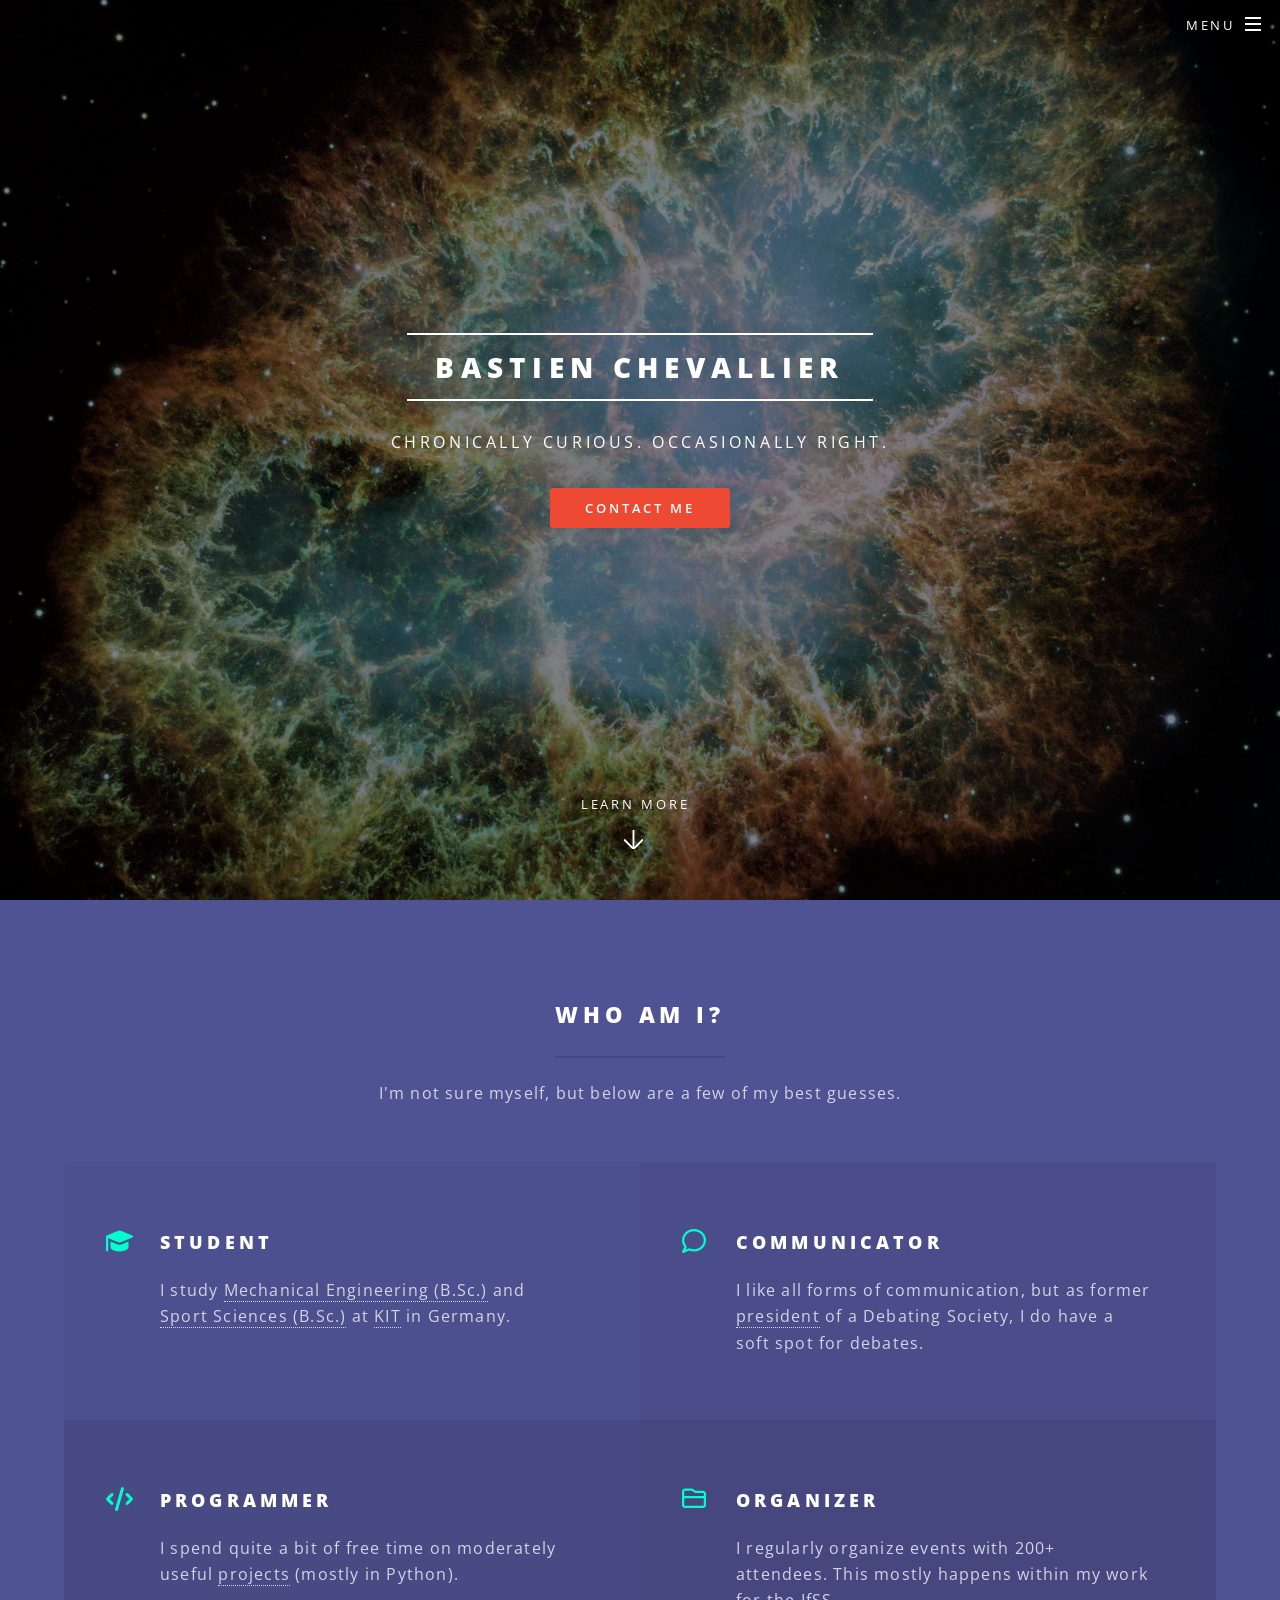
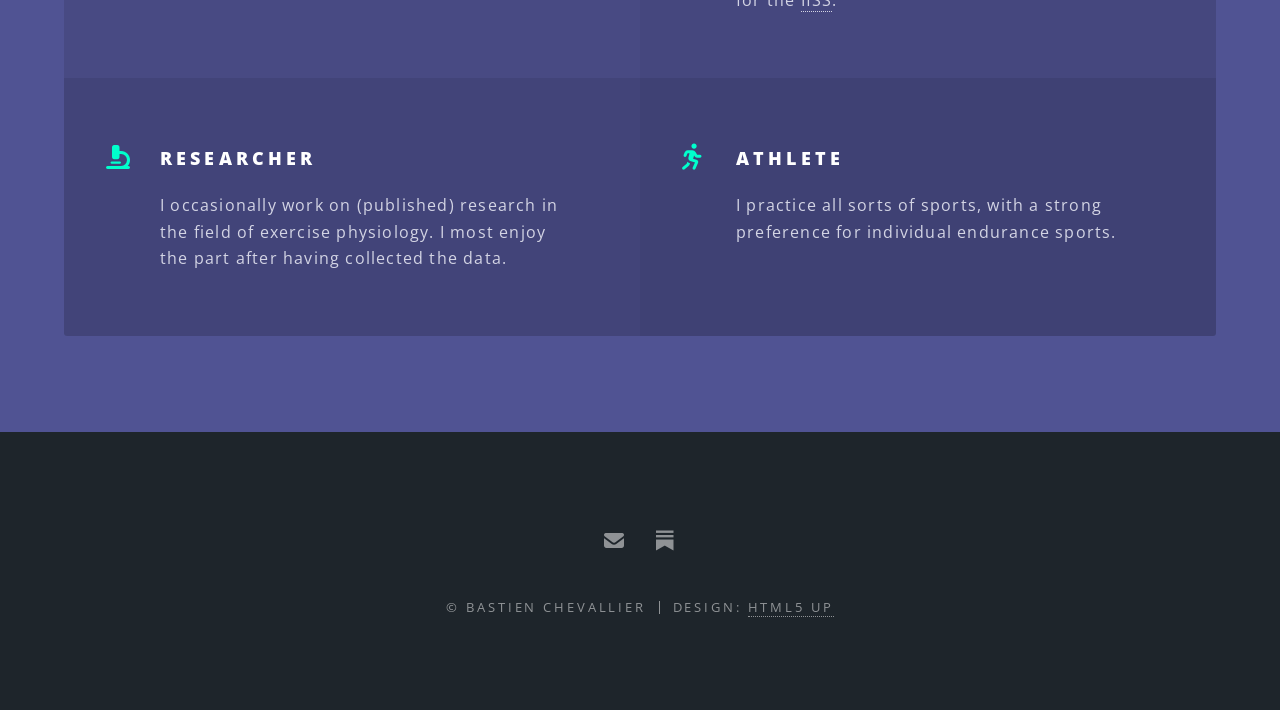
==== commit c1d37ffe: "Home: new tagline and +web contact address; point Presentations to the project talks; remove empty S" ====
--- a/site/index.html
+++ b/site/index.html
@@ -43,9 +43,9 @@
 					<section id="banner">
 						<div class="inner">
 							<h2>Bastien Chevallier</h2>
-							<p>A student with enough time to create this website...</p>
+							<p>Chronically curious. Occasionally right.</p>
 							<ul class="actions special">
-								<li><a href="mailto:bastien.chevallier@proton.me" class="button primary">Contact me</a></li>
+								<li><a href="mailto:bastien.chevallier+web@proton.me" class="button primary">Contact me</a></li>
 							</ul>
 						</div>
 						<a href="#three" class="more scrolly">Learn More</a>
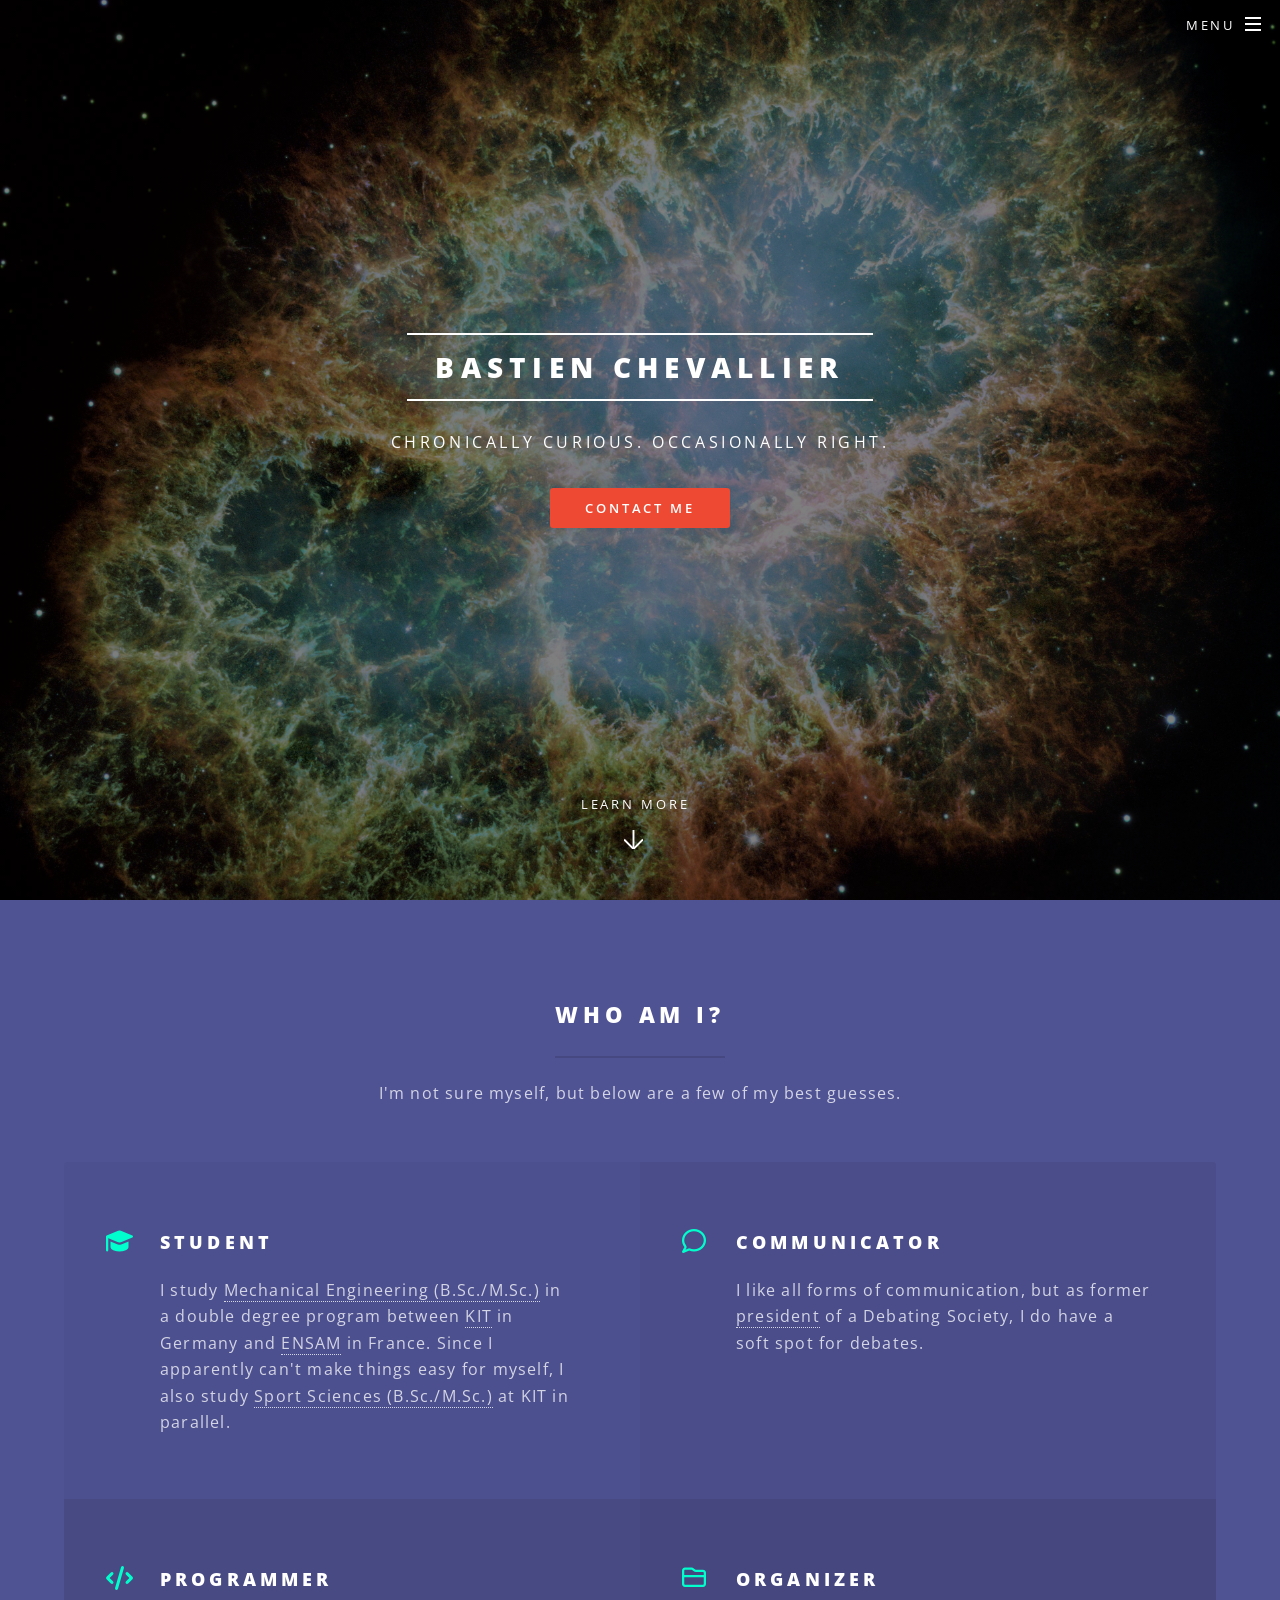
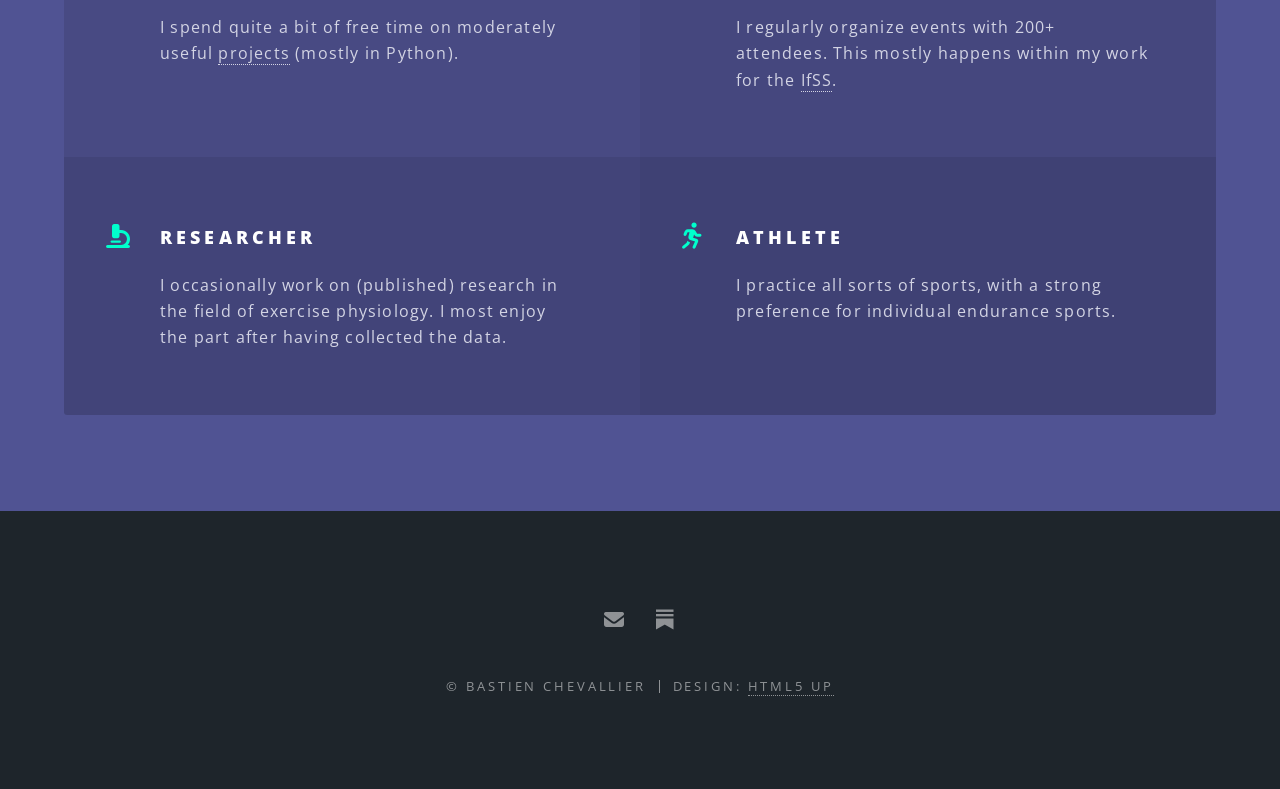
==== commit 867a47c7: "Mention the KIT/ENSAM double degree in the Student section" ====
--- a/site/index.html
+++ b/site/index.html
@@ -10,7 +10,7 @@
 		<title>B. Chevallier</title>
 		<meta charset="utf-8" />
 		<meta name="viewport" content="width=device-width, initial-scale=1, user-scalable=no" />
-		<link rel="stylesheet" href="assets/css/main.css?v=20261006" />
+		<link rel="stylesheet" href="assets/css/main.css?v=20261007" />
 		<noscript><link rel="stylesheet" href="assets/css/noscript.css" /></noscript>
 	</head>
 	<body class="landing is-preload">
@@ -61,7 +61,7 @@
 							<ul class="features">
 								<li class="icon solid fa-graduation-cap">
 									<h3>Student</h3>
-									<p>I study <a href="https://www.sle.kit.edu/vorstudium/bachelor-maschinenbau.php">Mechanical Engineering (B.Sc.)</a> and <a href="https://www.sle.kit.edu/vorstudium/bachelor-sportwissenschaft.php">Sport Sciences (B.Sc.)</a> at <a href="https://www.kit.edu">KIT</a> in Germany.</p>
+									<p>I study <a href="https://www.sle.kit.edu/vorstudium/bachelor-maschinenbau.php">Mechanical Engineering (B.Sc./M.Sc.)</a> in a double degree program between <a href="https://www.kit.edu">KIT</a> in Germany and <a href="https://artsetmetiers.fr">ENSAM</a> in France. Since I apparently can't make things easy for myself, I also study <a href="https://www.sle.kit.edu/vorstudium/bachelor-sportwissenschaft.php">Sport Sciences (B.Sc./M.Sc.)</a> at KIT in parallel.</p>
 								</li>
 								<li class="icon regular fa-comment">
 									<h3>Communicator</h3>
--- a/site/assets/css/main.css
+++ b/site/assets/css/main.css
@@ -2722,9 +2722,13 @@
 					object-fit: cover;
 				}
 
-				/* the video carries inline fallback sizes (height: auto) for stale cached CSS; override them here */
+				/* the video carries inline fallback sizes (height: auto) for stale cached CSS; override them here.
+				   contain, not cover: cropping clips the atoms at the simulation walls. The background matches the
+				   video's own (#2a353b), so the letterbox bands are invisible. */
 				.spotlight.fill .image video {
 					height: 100% !important;
+					object-fit: contain !important;
+					background: #2a353b;
 				}
 
 				/* Embeds stretch to the row too; min-height keeps a 16:9 floor (image column is 40vw wide) */
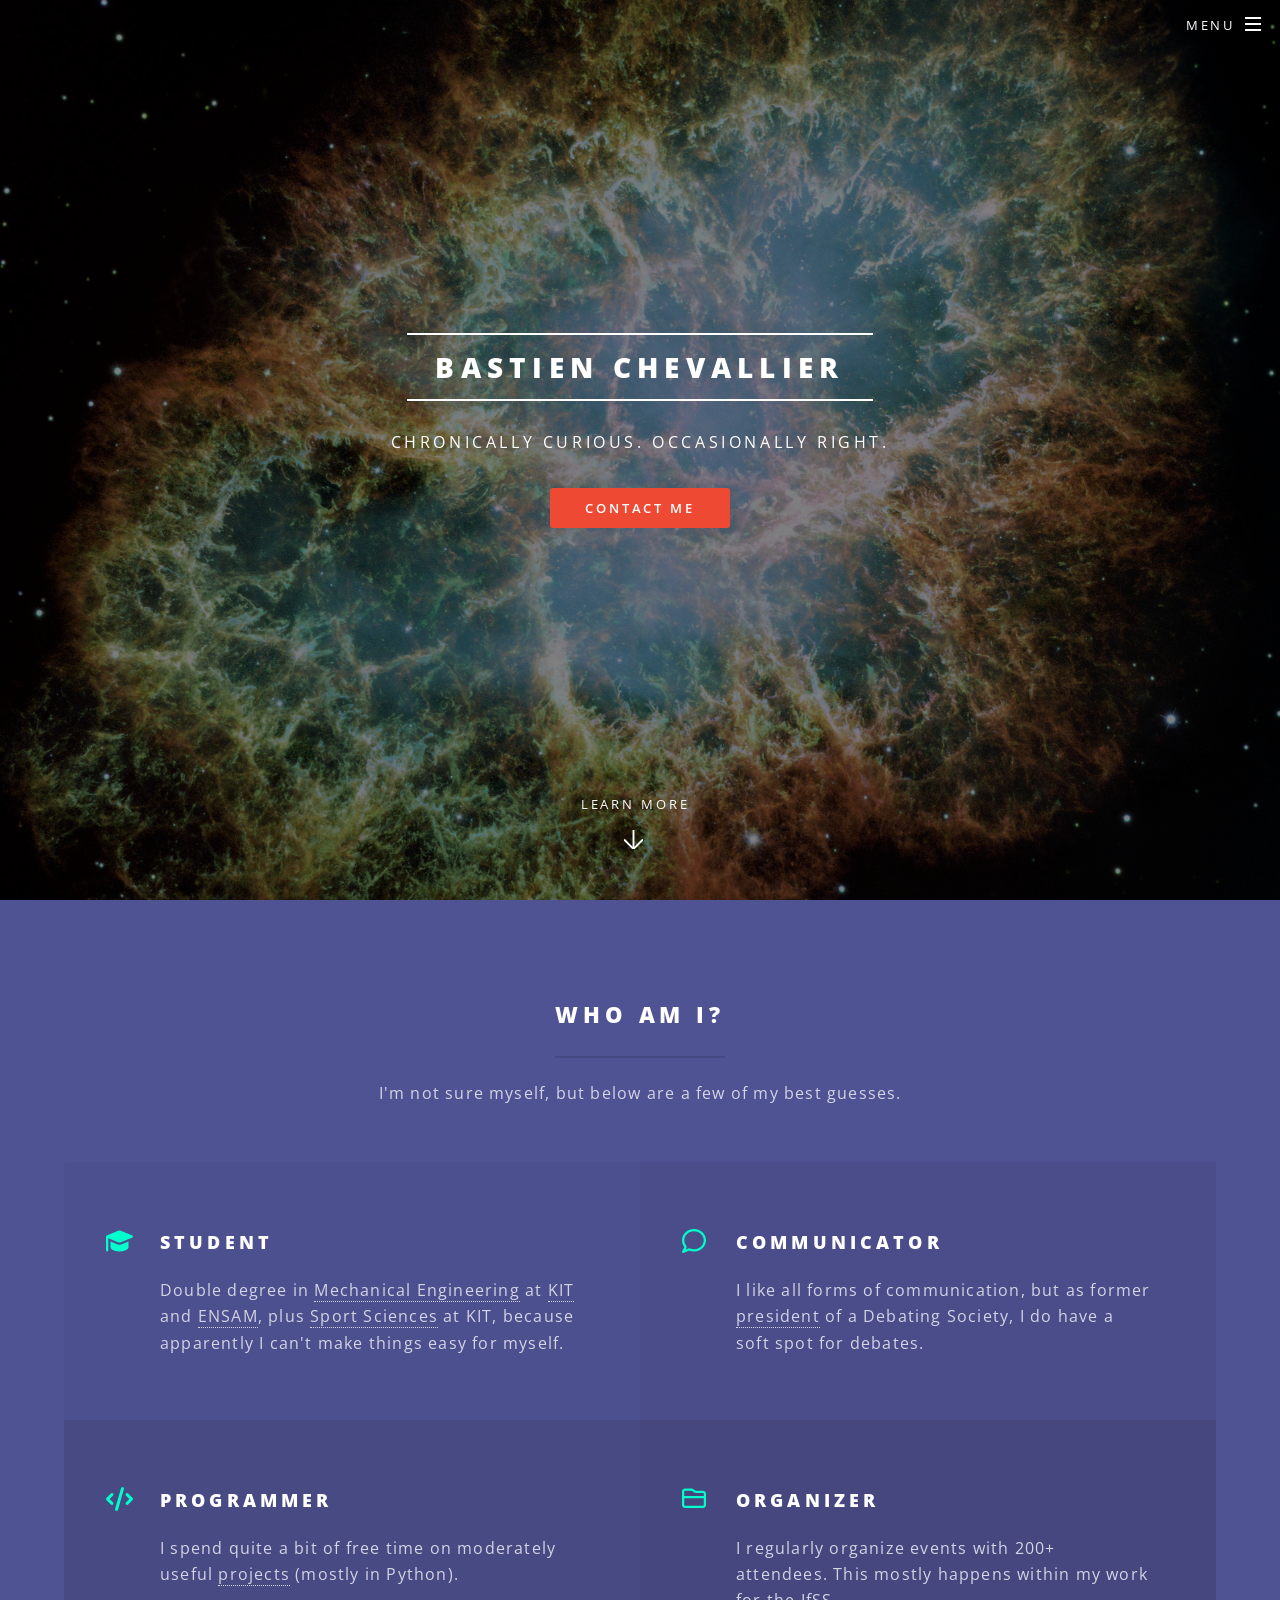
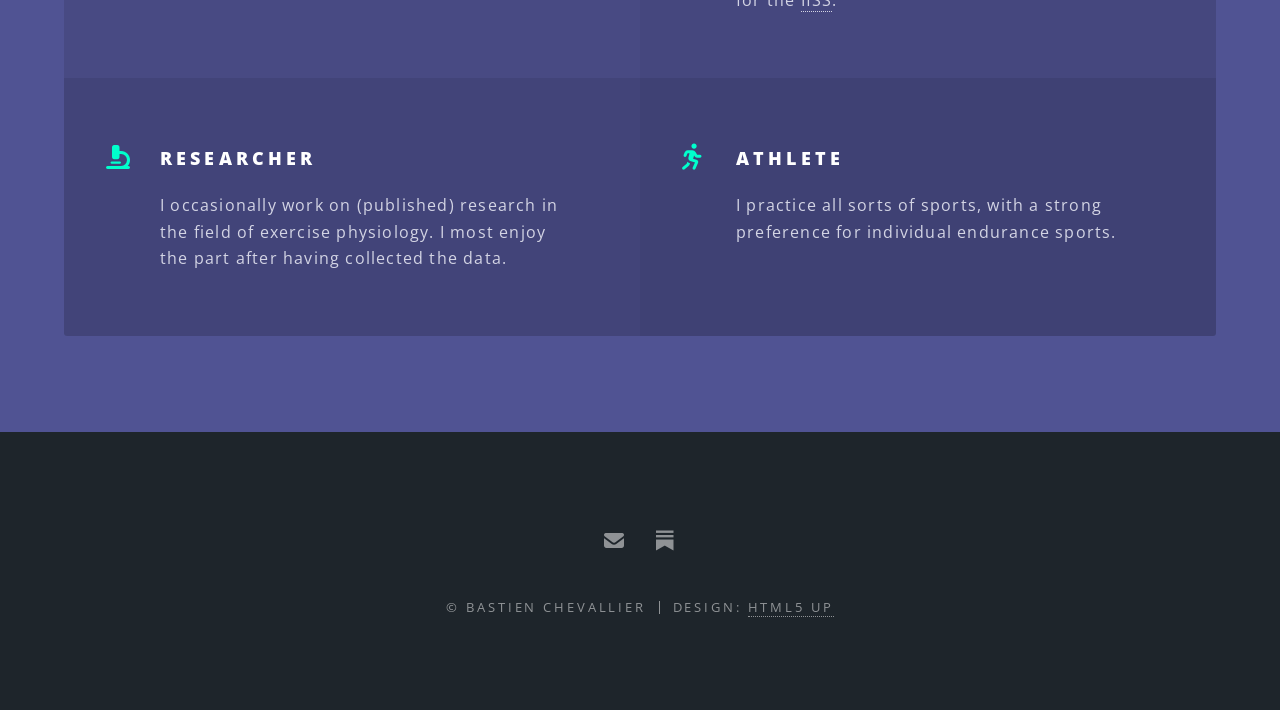
==== commit 488248cd: "Shorten the Student section" ====
--- a/site/index.html
+++ b/site/index.html
@@ -61,7 +61,7 @@
 							<ul class="features">
 								<li class="icon solid fa-graduation-cap">
 									<h3>Student</h3>
-									<p>I study <a href="https://www.sle.kit.edu/vorstudium/bachelor-maschinenbau.php">Mechanical Engineering (B.Sc./M.Sc.)</a> in a double degree program between <a href="https://www.kit.edu">KIT</a> in Germany and <a href="https://artsetmetiers.fr">ENSAM</a> in France. Since I apparently can't make things easy for myself, I also study <a href="https://www.sle.kit.edu/vorstudium/bachelor-sportwissenschaft.php">Sport Sciences (B.Sc./M.Sc.)</a> at KIT in parallel.</p>
+									<p>Double degree in <a href="https://www.sle.kit.edu/vorstudium/bachelor-maschinenbau.php">Mechanical Engineering</a> at <a href="https://www.kit.edu">KIT</a> and <a href="https://artsetmetiers.fr">ENSAM</a>, plus <a href="https://www.sle.kit.edu/vorstudium/bachelor-sportwissenschaft.php">Sport Sciences</a> at KIT, because apparently I can't make things easy for myself.</p>
 								</li>
 								<li class="icon regular fa-comment">
 									<h3>Communicator</h3>
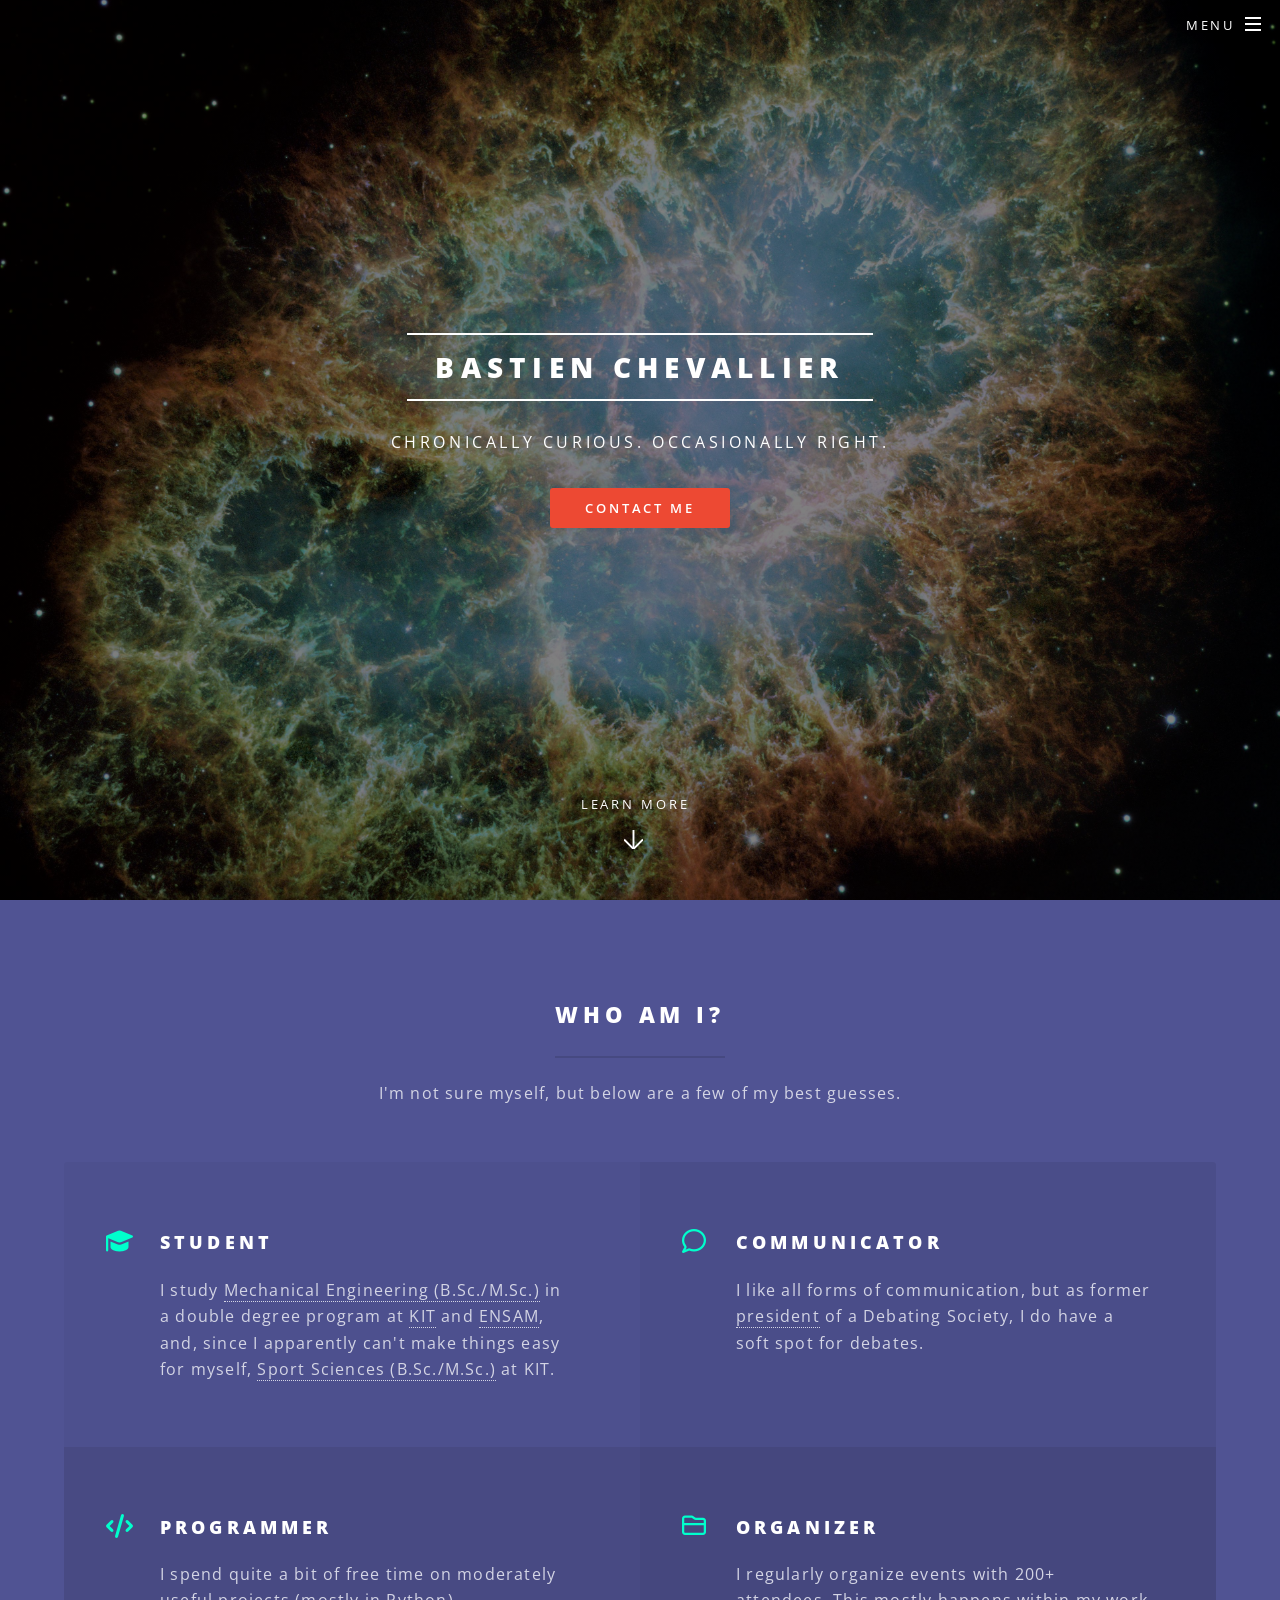
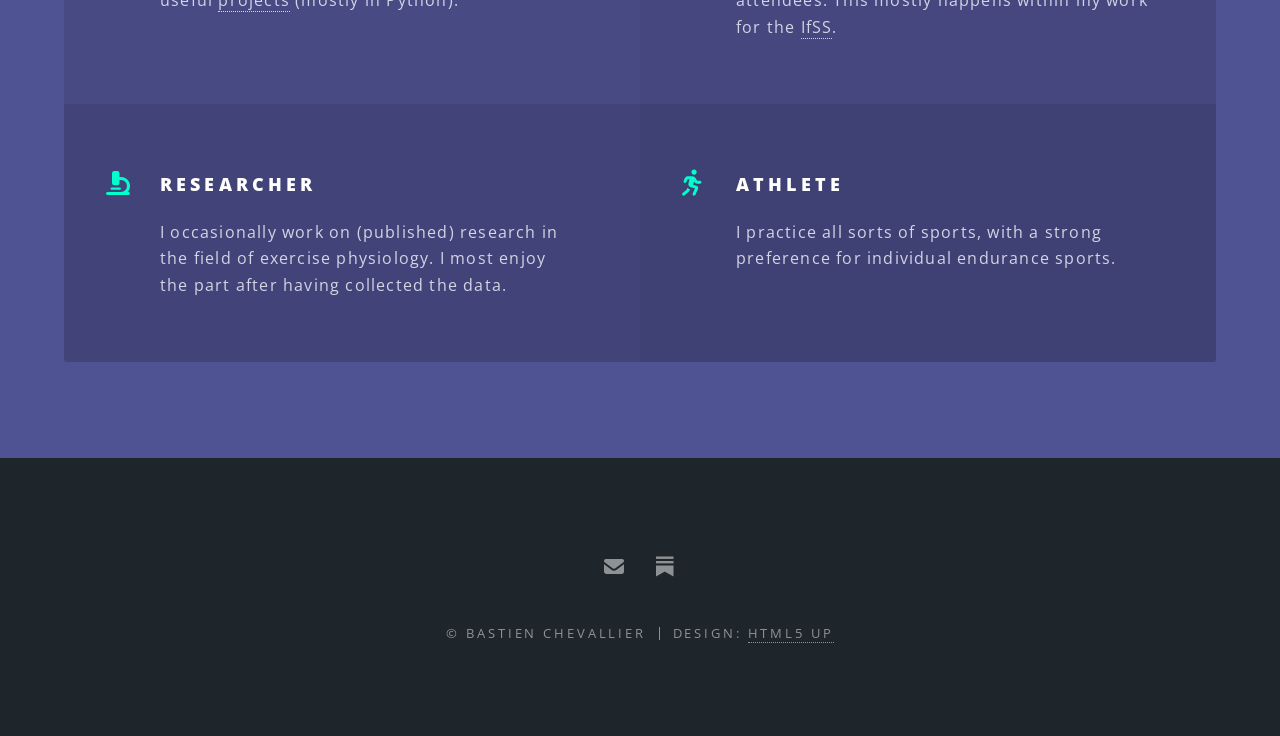
==== commit 13785709: "Use the longer Student text with degrees" ====
--- a/site/index.html
+++ b/site/index.html
@@ -61,7 +61,7 @@
 							<ul class="features">
 								<li class="icon solid fa-graduation-cap">
 									<h3>Student</h3>
-									<p>Double degree in <a href="https://www.sle.kit.edu/vorstudium/bachelor-maschinenbau.php">Mechanical Engineering</a> at <a href="https://www.kit.edu">KIT</a> and <a href="https://artsetmetiers.fr">ENSAM</a>, plus <a href="https://www.sle.kit.edu/vorstudium/bachelor-sportwissenschaft.php">Sport Sciences</a> at KIT, because apparently I can't make things easy for myself.</p>
+									<p>I study <a href="https://www.sle.kit.edu/vorstudium/bachelor-maschinenbau.php">Mechanical Engineering (B.Sc./M.Sc.)</a> in a double degree program at <a href="https://www.kit.edu">KIT</a> and <a href="https://artsetmetiers.fr">ENSAM</a>, and, since I apparently can't make things easy for myself, <a href="https://www.sle.kit.edu/vorstudium/bachelor-sportwissenschaft.php">Sport Sciences (B.Sc./M.Sc.)</a> at KIT.</p>
 								</li>
 								<li class="icon regular fa-comment">
 									<h3>Communicator</h3>
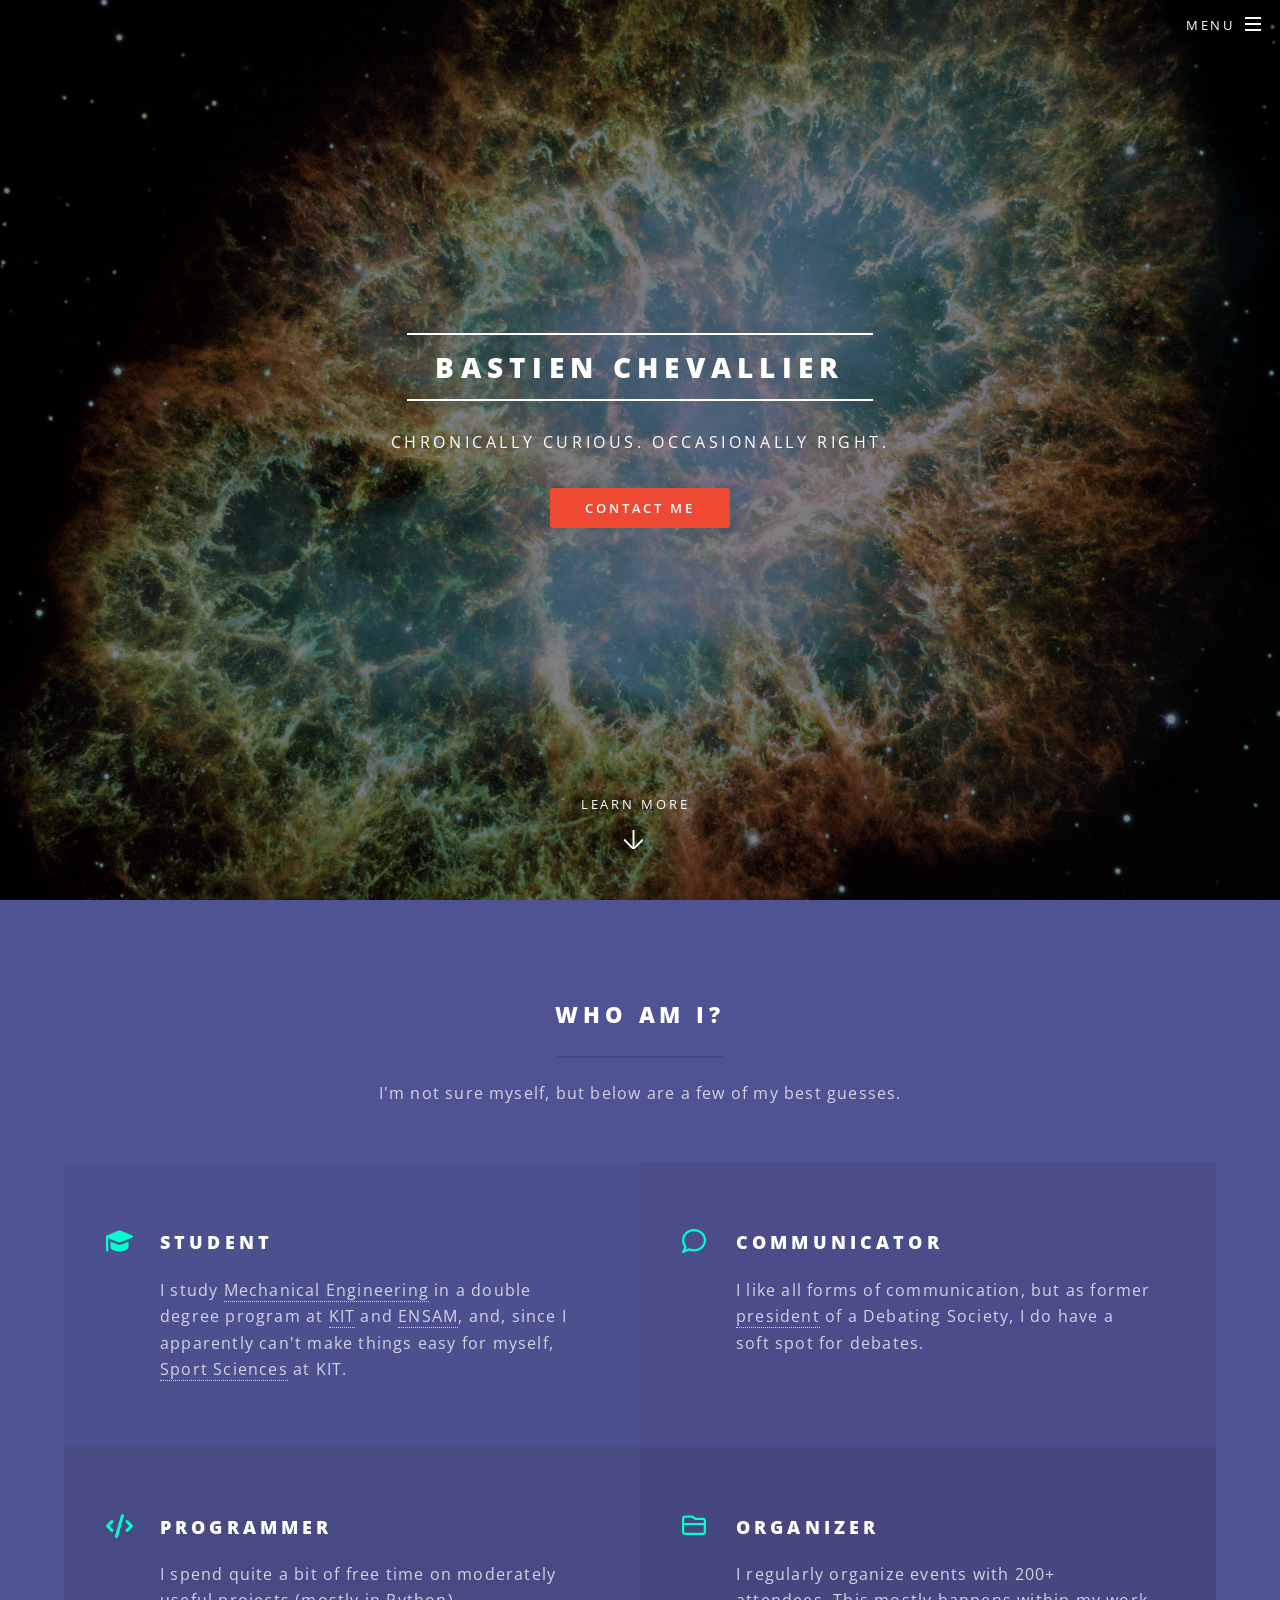
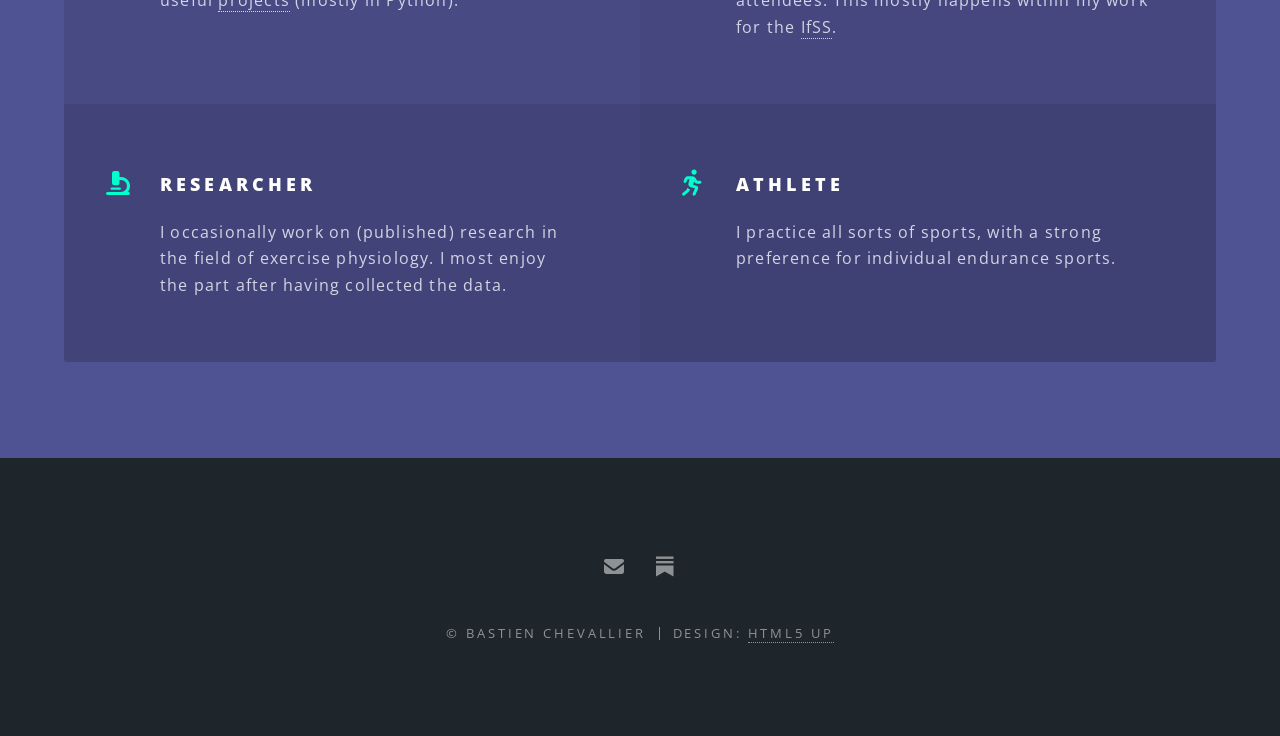
==== commit f8f7e352: "Drop degree abbreviations from the Student section" ====
--- a/site/index.html
+++ b/site/index.html
@@ -61,7 +61,7 @@
 							<ul class="features">
 								<li class="icon solid fa-graduation-cap">
 									<h3>Student</h3>
-									<p>I study <a href="https://www.sle.kit.edu/vorstudium/bachelor-maschinenbau.php">Mechanical Engineering (B.Sc./M.Sc.)</a> in a double degree program at <a href="https://www.kit.edu">KIT</a> and <a href="https://artsetmetiers.fr">ENSAM</a>, and, since I apparently can't make things easy for myself, <a href="https://www.sle.kit.edu/vorstudium/bachelor-sportwissenschaft.php">Sport Sciences (B.Sc./M.Sc.)</a> at KIT.</p>
+									<p>I study <a href="https://www.sle.kit.edu/vorstudium/bachelor-maschinenbau.php">Mechanical Engineering</a> in a double degree program at <a href="https://www.kit.edu">KIT</a> and <a href="https://artsetmetiers.fr">ENSAM</a>, and, since I apparently can't make things easy for myself, <a href="https://www.sle.kit.edu/vorstudium/bachelor-sportwissenschaft.php">Sport Sciences</a> at KIT.</p>
 								</li>
 								<li class="icon regular fa-comment">
 									<h3>Communicator</h3>
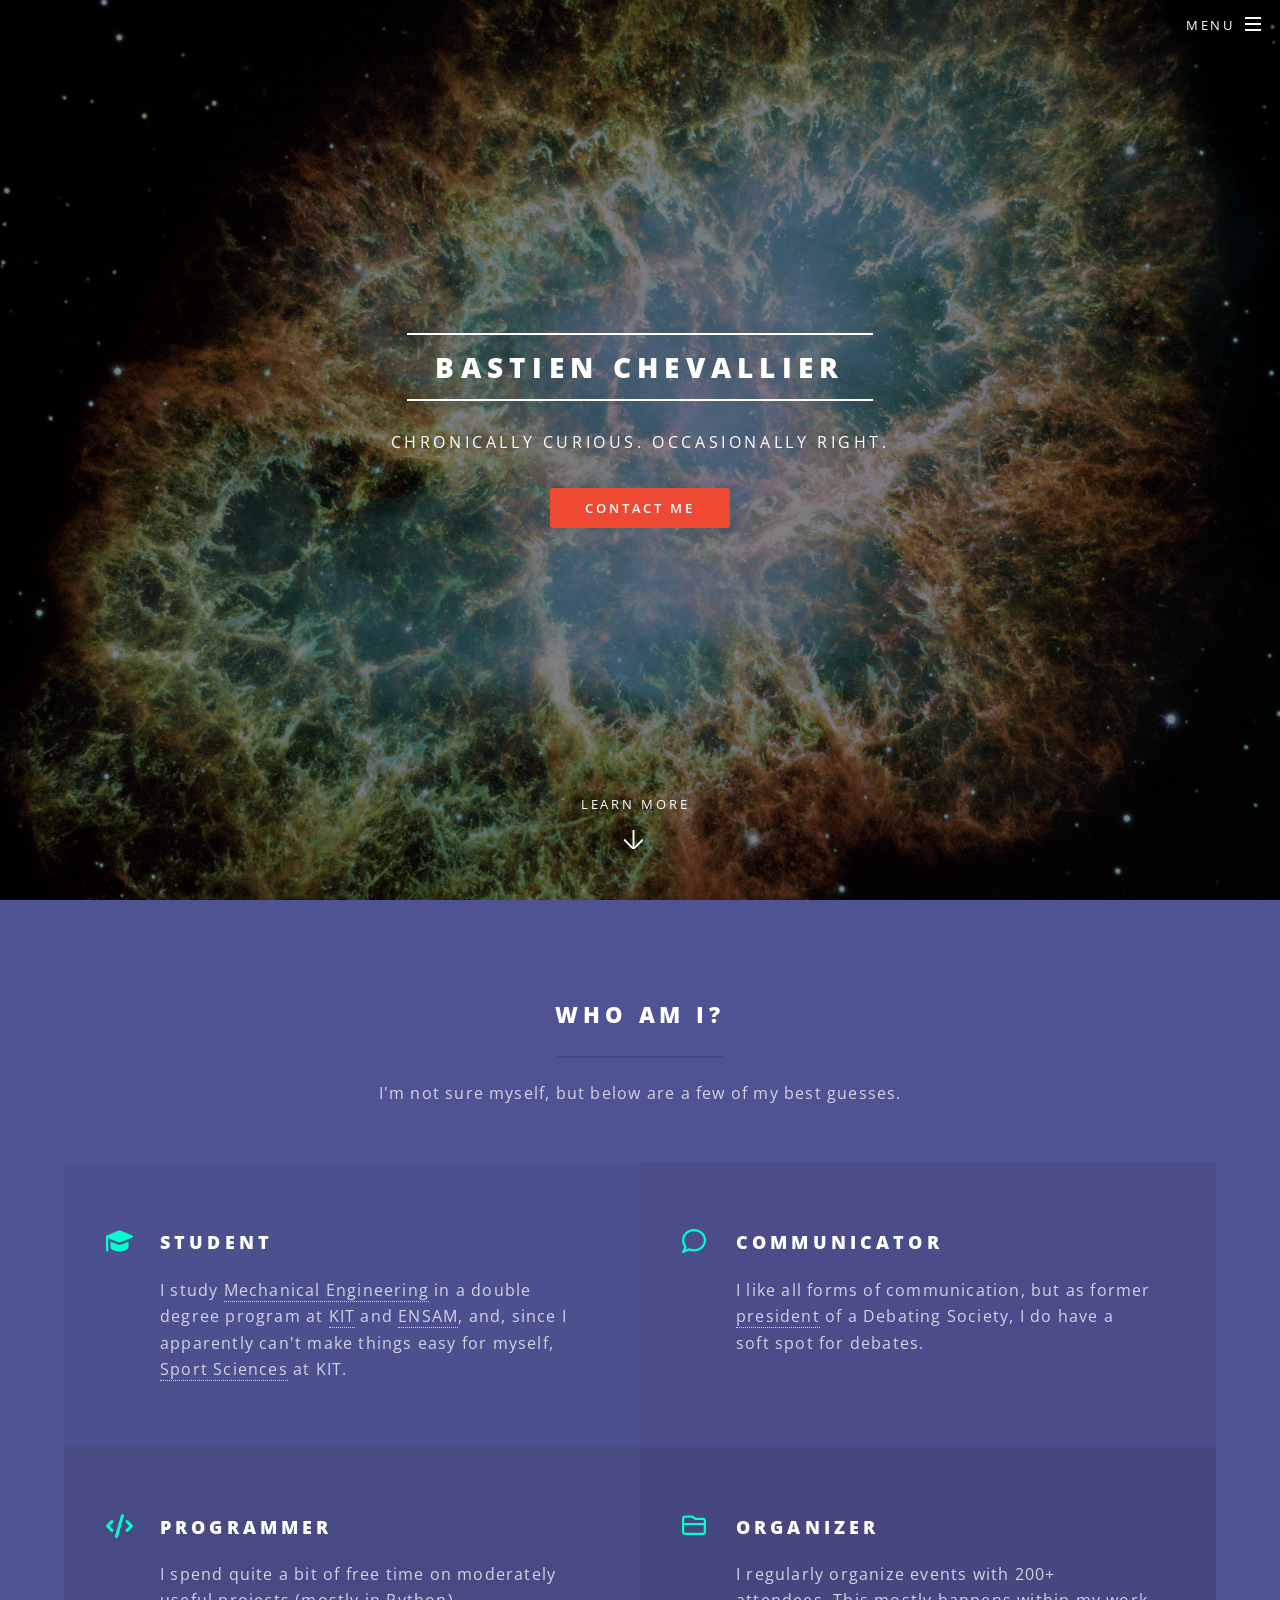
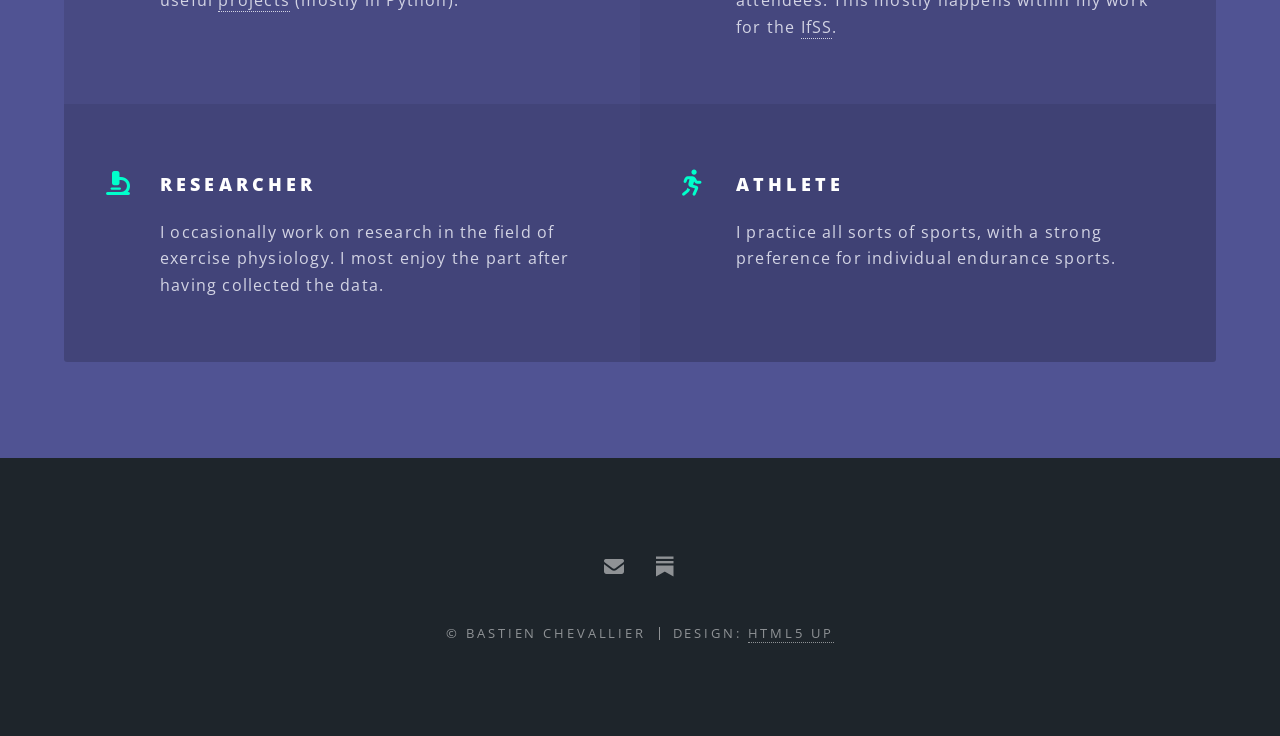
==== commit 27cfcf86: "Don't call the VO2 paper published yet It is still being written: the VO2 row now says it is in prog" ====
--- a/site/index.html
+++ b/site/index.html
@@ -77,7 +77,7 @@
 								</li>
 								<li class="icon solid fa-microscope">
 									<h3>Researcher</h3>
-									<p>I occasionally work on (published) research in the field of exercise physiology. I most enjoy the part after having collected the data.</p>
+									<p>I occasionally work on research in the field of exercise physiology. I most enjoy the part after having collected the data.</p>
 								</li>
 								<li class="icon solid fa-person-running">
 									<h3>Athlete</h3>
